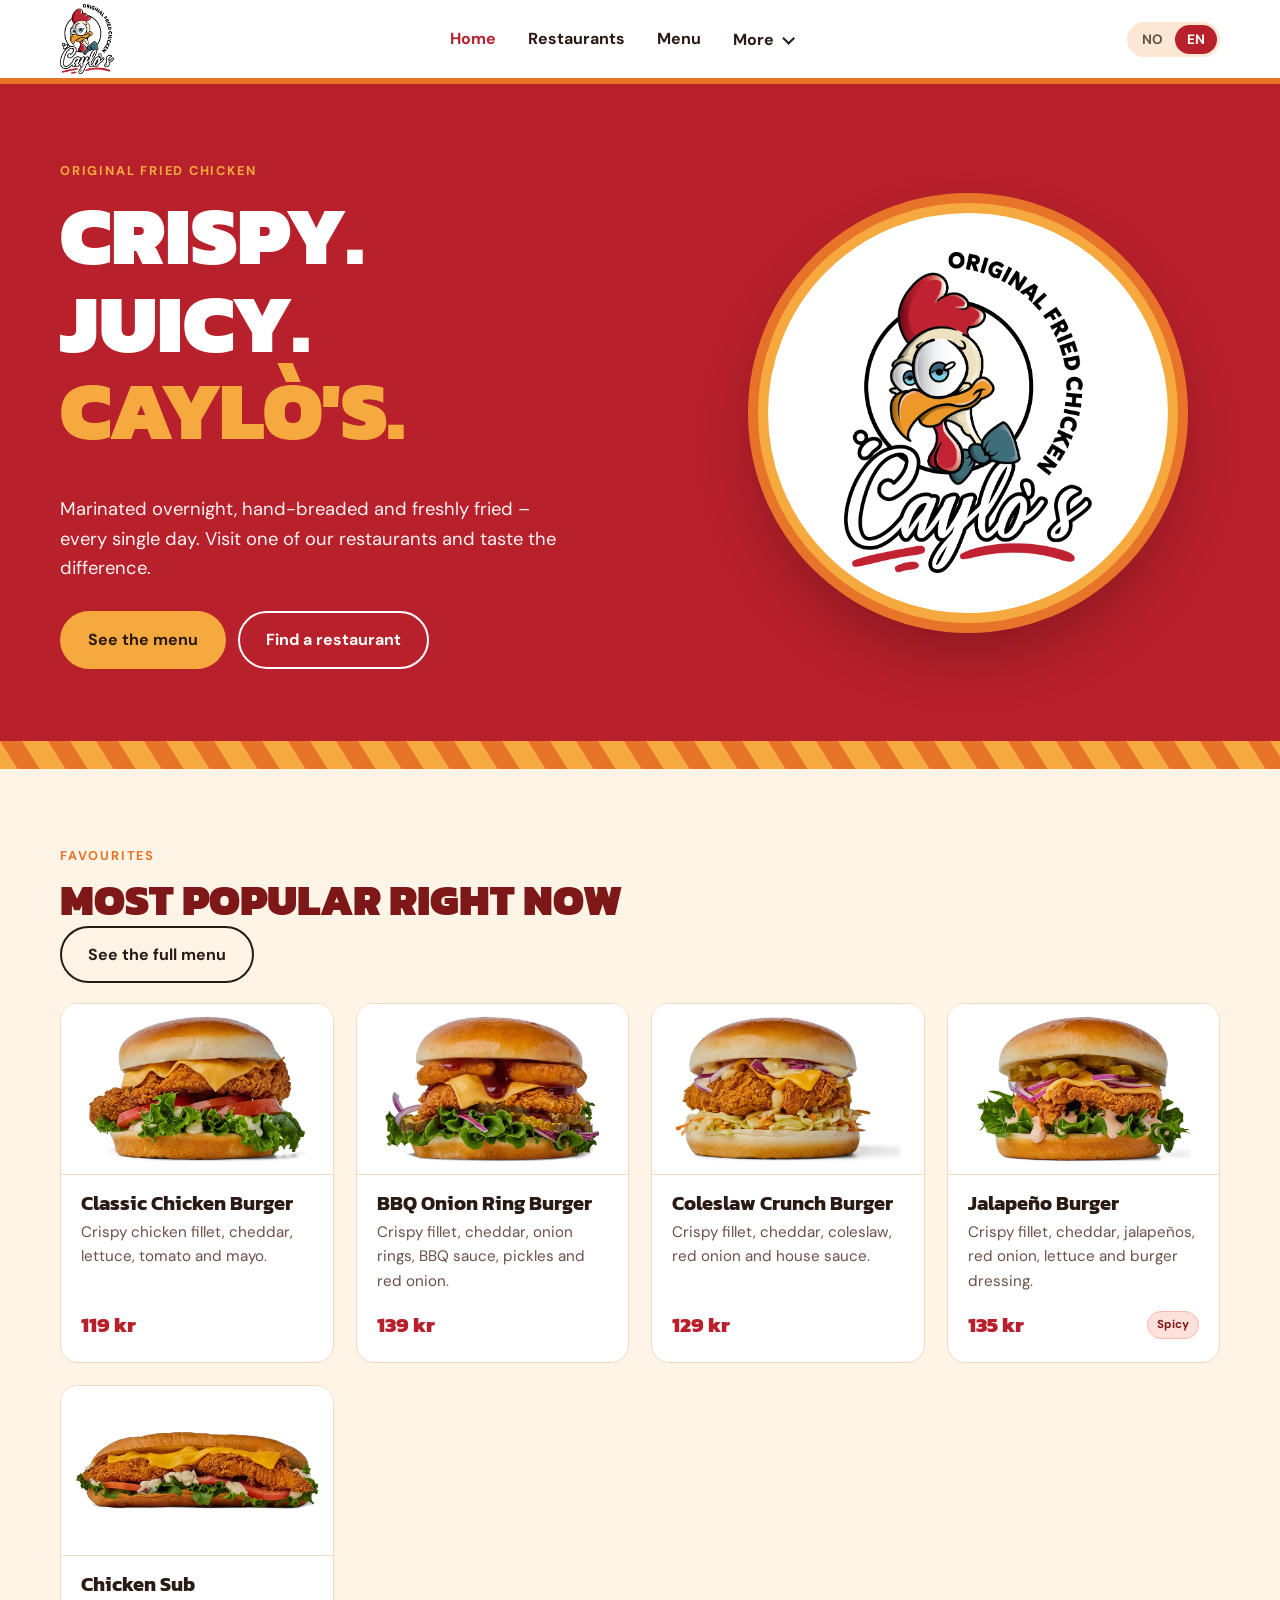
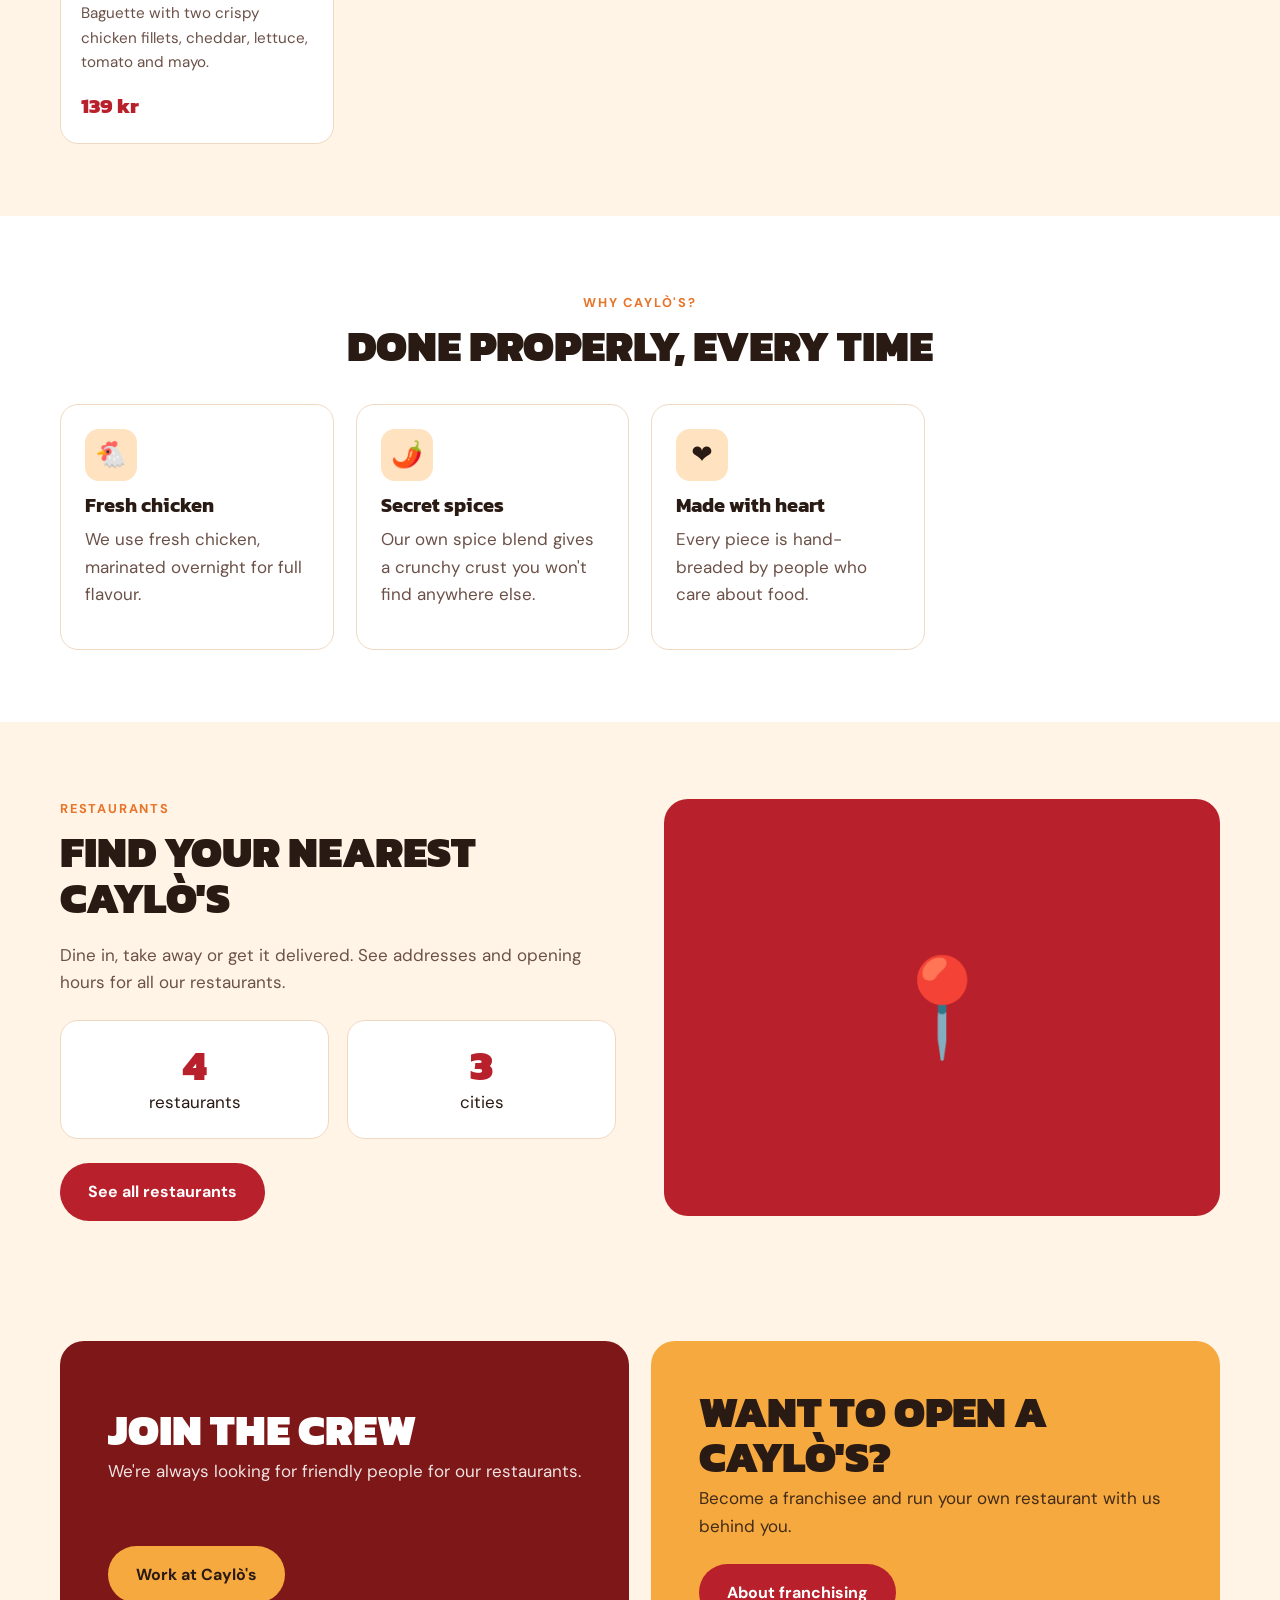
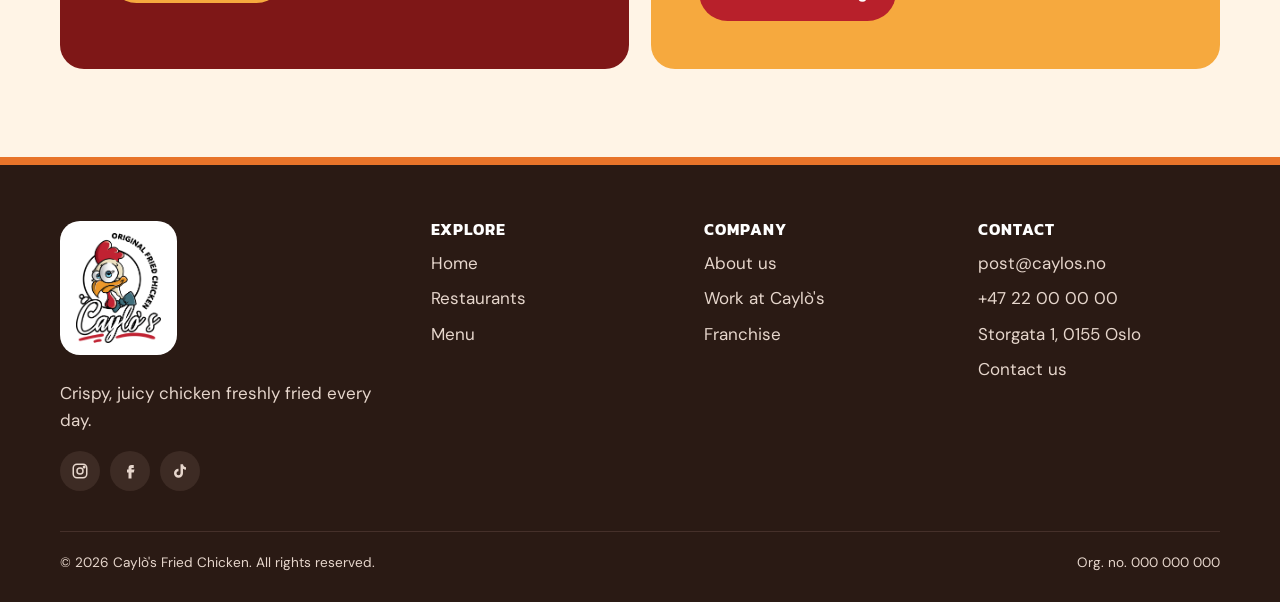
==== index.html @ f3b2ada8 "Menu sidebar: picture per category, taller rows, always stays in place Light sidebar with a dish pho" ====
<!doctype html>
<html lang="nb">
<head>
  <meta charset="utf-8">
  <meta name="viewport" content="width=device-width, initial-scale=1">
  <title>Caylò's Fried Chicken</title>
  <meta name="description" content="Caylò's Fried Chicken – sprø, saftig kylling stekt fersk hver dag.">
  <meta name="theme-color" content="#b8202b">
  <link rel="icon" href="assets/img/favicon.png" type="image/png">
  <link rel="apple-touch-icon" href="assets/img/favicon.png">
  <link rel="preconnect" href="https://fonts.googleapis.com">
  <link rel="preconnect" href="https://fonts.gstatic.com" crossorigin>
  <link href="https://fonts.googleapis.com/css2?family=Kanit:wght@500;700;800;900&family=DM+Sans:wght@400;500;600;700&display=swap" rel="stylesheet">
  <link rel="stylesheet" href="assets/css/style.css?v=5">
</head>
<body data-page="home" data-title="home.title">
  <header id="site-header" class="site-header"></header>
  <main>
    <section class="hero">
      <div class="container hero-inner">
        <div>
          <span class="eyebrow" data-i18n="home.hero.eyebrow"></span>
          <h1 data-i18n-html="home.hero.title"></h1>
          <p data-i18n="home.hero.text"></p>
          <div class="hero-actions">
            <a class="btn btn-gold" href="menu.html" data-i18n="home.hero.menu"></a>
            <a class="btn btn-light" href="restaurants.html" data-i18n="home.hero.find"></a>
          </div>
        </div>
        <div class="hero-disc"><img src="assets/img/logo.png" alt="Caylò's Original Fried Chicken"></div>
      </div>
    </section>

    <section class="section">
      <div class="container">
        <div class="menu-cat-head" style="justify-content:space-between">
          <div>
            <span class="eyebrow" data-i18n="home.featured.eyebrow"></span>
            <h2 data-i18n="home.featured.title"></h2>
          </div>
          <a class="btn btn-outline" href="menu.html" data-i18n="home.featured.all"></a>
        </div>
        <div class="grid grid-3" id="featured"></div>
      </div>
    </section>

    <section class="section" style="background:var(--paper)">
      <div class="container">
        <div class="center" style="margin-bottom:36px">
          <span class="eyebrow" data-i18n="home.why.eyebrow"></span>
          <h2 data-i18n="home.why.title"></h2>
        </div>
        <div class="grid grid-3">
          <div class="card"><div class="feature-icon">🐔</div><h3 data-i18n="home.why.1.title"></h3><p class="muted" data-i18n="home.why.1.text"></p></div>
          <div class="card"><div class="feature-icon">🌶️</div><h3 data-i18n="home.why.2.title"></h3><p class="muted" data-i18n="home.why.2.text"></p></div>
          <div class="card"><div class="feature-icon">❤️</div><h3 data-i18n="home.why.3.title"></h3><p class="muted" data-i18n="home.why.3.text"></p></div>
        </div>
      </div>
    </section>

    <section class="section">
      <div class="container split">
        <div>
          <span class="eyebrow" data-i18n="home.restos.eyebrow"></span>
          <h2 data-i18n="home.restos.title"></h2>
          <p class="muted" data-i18n="home.restos.text"></p>
          <div class="stats" style="margin:24px 0">
            <div class="stat"><strong id="stat-restos"></strong><span data-i18n="home.restos.count"></span></div>
            <div class="stat"><strong id="stat-cities"></strong><span data-i18n="home.restos.cities"></span></div>
          </div>
          <a class="btn btn-primary" href="restaurants.html" data-i18n="home.restos.btn"></a>
        </div>
        <div class="art-box red" aria-hidden="true">📍</div>
      </div>
    </section>

    <section class="section-tight">
      <div class="container grid grid-2">
        <div class="band">
          <div><h2 data-i18n="home.jobs.title"></h2><p data-i18n="home.jobs.text"></p></div>
          <a class="btn btn-gold" href="jobs.html" data-i18n="home.jobs.btn"></a>
        </div>
        <div class="band gold">
          <div><h2 data-i18n="home.franchise.title"></h2><p data-i18n="home.franchise.text"></p></div>
          <a class="btn btn-primary" href="franchise.html" data-i18n="home.franchise.btn"></a>
        </div>
      </div>
    </section>
  </main>
  <footer id="site-footer" class="site-footer"></footer>
  <script src="assets/js/data.js?v=5"></script>
  <script src="assets/js/i18n.js?v=5"></script>
  <script src="assets/js/main.js?v=5"></script>
</body>
</html>
---- assets/css/style.css ----
/* Caylò's Original Fried Chicken — main stylesheet */

:root {
  --red: #b8202b;
  --red-dark: #7e1717;
  --orange: #e8742a;
  --orange-light: #f6a93e;
  --peach: #ffe2bf;
  --ink: #2a1a14;
  --ink-soft: #6b5148;
  --cream: #fff4e6;
  --paper: #ffffff;
  --line: #f0d9c2;
  --radius: 18px;
  --shadow: 0 10px 30px rgba(42, 26, 20, 0.08);
  --max: 1200px;
  --header-h: 84px;
  --head: "Kanit", "Arial Black", system-ui, sans-serif;
  --body: "DM Sans", system-ui, -apple-system, "Segoe UI", sans-serif;
  /* Orange zigzag stripes from the Caylò's box */
  --chevron: url("data:image/svg+xml,%3Csvg xmlns='http://www.w3.org/2000/svg' width='96' height='140'%3E%3Cpolygon points='0,0 44,0 88,70 44,140 0,140 44,70' fill='%23E8742A'/%3E%3C/svg%3E");
}
@media (max-width: 900px) { :root { --header-h: 68px; } }

* { box-sizing: border-box; }
html { scroll-behavior: smooth; }
body {
  margin: 0;
  font-family: var(--body);
  font-size: 17px;
  line-height: 1.6;
  color: var(--ink);
  background: var(--cream);
  -webkit-font-smoothing: antialiased;
}
img { max-width: 100%; height: auto; display: block; }
a { color: var(--red); }
h1, h2, h3, h4 {
  font-family: var(--head);
  line-height: 1.05;
  margin: 0 0 0.5em;
}
h1 { font-size: clamp(2.6rem, 7vw, 5.2rem); font-weight: 900; text-transform: uppercase; }
h2 { font-size: clamp(1.8rem, 4vw, 2.7rem); font-weight: 900; text-transform: uppercase; }
h3 { font-size: 1.25rem; font-weight: 700; }
p { margin: 0 0 1em; }

.container { width: 100%; max-width: var(--max); margin: 0 auto; padding: 0 20px; }
.section { padding: 72px 0; }
.section-tight { padding: 48px 0; }
.center { text-align: center; }
.muted { color: var(--ink-soft); }
.eyebrow {
  display: inline-block;
  font-weight: 700;
  font-size: 0.8rem;
  letter-spacing: 0.14em;
  text-transform: uppercase;
  color: var(--orange);
  margin-bottom: 10px;
}

.chev { background-color: var(--orange-light); background-image: var(--chevron); background-size: 96px 140px; }

/* ---------- Buttons ---------- */
.btn {
  display: inline-flex;
  align-items: center;
  gap: 8px;
  padding: 14px 26px;
  border-radius: 999px;
  border: 2px solid transparent;
  font-family: var(--body);
  font-weight: 700;
  font-size: 1rem;
  text-decoration: none;
  cursor: pointer;
  transition: transform 0.15s ease, background 0.15s ease, color 0.15s ease;
}
.btn:hover { transform: translateY(-2px); }
.btn-primary { background: var(--red); color: #fff; }
.btn-primary:hover { background: var(--red-dark); }
.btn-gold { background: var(--orange-light); color: var(--ink); }
.btn-gold:hover { background: #ffb954; }
.btn-outline { border-color: currentColor; color: var(--ink); background: transparent; }
.btn-light { border-color: #fff; color: #fff; background: transparent; }

/* ---------- Header ---------- */
.site-header {
  position: sticky;
  top: 0;
  z-index: 50;
  background: var(--paper);
  border-bottom: 6px solid var(--orange);
}
.nav {
  display: flex;
  align-items: center;
  justify-content: space-between;
  height: calc(var(--header-h) - 6px);
  gap: 16px;
}
.logo { display: flex; align-items: center; text-decoration: none; flex-shrink: 0; }
.logo img { height: calc(var(--header-h) - 14px); width: auto; }

.nav-links {
  display: flex;
  align-items: center;
  gap: 4px;
  list-style: none;
  margin: 0;
  padding: 0;
}
.nav-links > li { position: relative; }
.nav-links a,
.nav-links .dropdown-toggle {
  display: block;
  padding: 10px 14px;
  border-radius: 10px;
  color: var(--ink);
  text-decoration: none;
  font-weight: 700;
  font-size: 1rem;
  background: none;
  border: none;
  font-family: var(--body);
  cursor: pointer;
}
.nav-links a:hover,
.nav-links .dropdown-toggle:hover { background: var(--cream); }
.nav-links a.active,
.nav-links .dropdown-toggle.active { color: var(--red); }
.dropdown-toggle::after {
  content: "";
  display: inline-block;
  width: 7px;
  height: 7px;
  margin-left: 8px;
  border-right: 2px solid currentColor;
  border-bottom: 2px solid currentColor;
  transform: rotate(45deg) translateY(-3px);
}
.dropdown {
  position: absolute;
  top: calc(100% + 6px);
  right: 0;
  min-width: 220px;
  background: var(--paper);
  border: 1px solid var(--line);
  border-radius: 14px;
  box-shadow: var(--shadow);
  padding: 8px;
  list-style: none;
  margin: 0;
  display: none;
}
.has-dropdown.open .dropdown { display: block; }

.nav-right { display: flex; align-items: center; gap: 10px; }
.lang-switch {
  display: flex;
  background: #fbe7d3;
  border-radius: 999px;
  padding: 3px;
}
.lang-switch button {
  border: none;
  background: transparent;
  padding: 6px 12px;
  border-radius: 999px;
  font-weight: 700;
  font-size: 0.85rem;
  cursor: pointer;
  color: var(--ink-soft);
  font-family: var(--body);
}
.lang-switch button.active { background: var(--red); color: #fff; }

.menu-btn {
  display: none;
  width: 44px;
  height: 44px;
  border: 1px solid var(--line);
  background: var(--paper);
  border-radius: 12px;
  cursor: pointer;
  align-items: center;
  justify-content: center;
}
.menu-btn span,
.menu-btn span::before,
.menu-btn span::after {
  display: block;
  width: 20px;
  height: 2px;
  background: var(--ink);
  position: relative;
  content: "";
}
.menu-btn span::before { position: absolute; top: -6px; }
.menu-btn span::after { position: absolute; top: 6px; }

@media (max-width: 900px) {
  .menu-btn { display: inline-flex; }
  .nav-links {
    position: fixed;
    top: var(--header-h);
    left: 0;
    right: 0;
    bottom: 0;
    flex-direction: column;
    align-items: stretch;
    background: var(--paper);
    padding: 16px 20px 40px;
    gap: 2px;
    overflow-y: auto;
    display: none;
  }
  .nav-open .nav-links { display: flex; }
  .nav-links a,
  .nav-links .dropdown-toggle {
    font-size: 1.15rem;
    padding: 14px 12px;
    width: 100%;
    text-align: left;
  }
  .dropdown {
    position: static;
    box-shadow: none;
    border: none;
    padding: 0 0 0 14px;
    display: block;
  }
  .dropdown-toggle::after { display: none; }
  .dropdown-toggle { color: var(--ink-soft) !important; font-size: 0.85rem !important; text-transform: uppercase; letter-spacing: 0.1em; pointer-events: none; }
}

/* ---------- Hero ---------- */
.hero,
.page-hero {
  position: relative;
  background: var(--red);
  color: #fff;
  overflow: hidden;
}
/* Zigzag stripe band along the bottom */
.hero::after,
.page-hero::after {
  content: "";
  position: absolute;
  left: 0;
  right: 0;
  bottom: 0;
  height: 28px;
  background-color: var(--orange-light);
  background-image: var(--chevron);
  background-size: 48px 70px;
}
.hero-inner {
  display: grid;
  grid-template-columns: 1.1fr 0.9fr;
  align-items: center;
  gap: 40px;
  padding: 72px 20px 100px;
}
.hero .eyebrow { color: var(--orange-light); }
.hero h1 span { color: var(--orange-light); }
.hero p { font-size: 1.15rem; max-width: 520px; opacity: 0.95; }
.hero-actions { display: flex; flex-wrap: wrap; gap: 12px; margin-top: 28px; }
.hero-disc {
  justify-self: center;
  width: min(100%, 420px);
  aspect-ratio: 1;
  border-radius: 50%;
  background: #fff;
  border: 10px solid var(--orange-light);
  box-shadow: 0 0 0 10px var(--orange), 0 30px 60px rgba(0, 0, 0, 0.25);
  display: grid;
  place-items: center;
}
.hero-disc img { width: 62%; height: auto; }
@media (max-width: 820px) {
  .hero-inner { grid-template-columns: 1fr; padding: 36px 20px 76px; gap: 28px; }
  .hero-disc { width: min(62%, 240px); order: -1; border-width: 7px; box-shadow: 0 0 0 7px var(--orange), 0 20px 40px rgba(0, 0, 0, 0.25); }
}

.page-hero { padding: 64px 0 92px; }
.page-hero .eyebrow { color: var(--orange-light); }
.page-hero p { max-width: 640px; opacity: 0.9; font-size: 1.1rem; margin: 0; }

/* ---------- Cards & grids ---------- */
.grid { display: grid; gap: 22px; }
.grid-3 { grid-template-columns: repeat(auto-fill, minmax(260px, 1fr)); }
.grid-2 { grid-template-columns: repeat(auto-fit, minmax(300px, 1fr)); }

.card {
  background: var(--paper);
  border: 1px solid var(--line);
  border-radius: var(--radius);
  padding: 24px;
}
.feature-icon {
  width: 52px;
  height: 52px;
  border-radius: 14px;
  background: var(--peach);
  display: grid;
  place-items: center;
  margin-bottom: 14px;
  font-size: 1.6rem;
}

/* Menu item card */
.item {
  background: var(--paper);
  border: 1px solid var(--line);
  border-radius: var(--radius);
  overflow: hidden;
  display: flex;
  flex-direction: column;
}
.item-img {
  aspect-ratio: 16 / 10;
  background: var(--peach);
  display: grid;
  place-items: center;
  font-size: 3.6rem;
  position: relative;
}
.item-img img { width: 100%; height: 100%; object-fit: contain; }
.item-img.has-photo { background: #fff; border-bottom: 1px solid var(--line); }
.item-body { padding: 18px 20px 20px; display: flex; flex-direction: column; flex: 1; }
.item-body h3 { margin-bottom: 6px; }
.item-body p { color: var(--ink-soft); font-size: 0.95rem; flex: 1; }
.item-foot { display: flex; justify-content: space-between; align-items: center; gap: 10px; }
.price { font-family: var(--head); font-weight: 800; font-size: 1.3rem; color: var(--red); }
.tags { display: flex; gap: 6px; flex-wrap: wrap; }
.tag {
  font-size: 0.72rem;
  font-weight: 700;
  padding: 4px 9px;
  border-radius: 999px;
  background: var(--cream);
  border: 1px solid var(--line);
  white-space: nowrap;
}
.tag-spicy { background: #ffe1dc; border-color: #f6b9ae; color: var(--red-dark); }
.tag-new { background: var(--red); border-color: var(--red); color: #fff; }
.tag-veg { background: #e2f3df; border-color: #b9dcb2; color: #2f6b26; }

/* ---------- Menu page: sidebar ---------- */
.menu-layout {
  display: grid;
  grid-template-columns: 260px minmax(0, 1fr);
  gap: 40px;
  align-items: start;
}
.menu-layout > * { min-width: 0; }
.menu-side {
  position: sticky;
  top: calc(var(--header-h) + 20px);
  /* Never taller than the window, so it always stays in place */
  max-height: calc(100vh - var(--header-h) - 40px);
  overflow-y: auto;
  overscroll-behavior: contain;
  background: var(--paper);
  border: 1px solid var(--line);
  border-radius: var(--radius);
  padding: 8px 0;
  scrollbar-width: thin;
}
.menu-side-title {
  font-size: 0.78rem;
  font-weight: 700;
  letter-spacing: 0.14em;
  text-transform: uppercase;
  color: var(--ink-soft);
  padding: 10px 20px 6px;
}
.menu-side nav { display: flex; flex-direction: column; }
.side-link {
  display: flex;
  align-items: center;
  gap: 14px;
  min-height: 86px;
  padding: 8px 16px 8px 14px;
  border-left: 5px solid transparent;
  color: var(--ink);
  text-decoration: none;
  font-weight: 600;
  font-size: 1.05rem;
  line-height: 1.25;
}
.side-thumb {
  width: 76px;
  height: 58px;
  flex-shrink: 0;
  display: grid;
  place-items: center;
  font-size: 2.2rem;
}
.side-thumb img { width: 100%; height: 100%; object-fit: contain; mix-blend-mode: multiply; }
.side-link:hover { background: var(--cream); }
.side-link.active { border-left-color: var(--red); background: #fff1e2; color: var(--red-dark); font-weight: 800; }

.menu-cat { padding-bottom: 44px; scroll-margin-top: calc(var(--header-h) + 20px); }
.menu-cat-head { margin-bottom: 20px; }
.menu-cat-head h2 { margin: 0 0 4px; color: var(--red-dark); }
.menu-cat-head p { margin: 0; color: var(--ink-soft); }

@media (max-width: 900px) {
  .menu-layout { grid-template-columns: minmax(0, 1fr); gap: 24px; }
  .menu-side {
    top: var(--header-h);
    z-index: 20;
    max-height: none;
    overflow: visible;
    margin: 0 -20px;
    border-radius: 0;
    border-width: 0 0 1px;
    padding: 6px 8px;
  }
  .menu-side-title { display: none; }
  .menu-side nav {
    flex-direction: row;
    overflow-x: auto;
    gap: 4px;
    scrollbar-width: none;
  }
  .menu-side nav::-webkit-scrollbar { display: none; }
  .side-link {
    flex-direction: column;
    gap: 2px;
    min-height: 0;
    min-width: 84px;
    padding: 6px 8px 6px;
    border-left: 0;
    border-bottom: 4px solid transparent;
    border-radius: 10px 10px 0 0;
    font-size: 0.8rem;
    text-align: center;
    white-space: nowrap;
  }
  .side-link.active { border-bottom-color: var(--red); }
  .side-thumb { width: 56px; height: 40px; font-size: 1.6rem; }
  .menu-cat { scroll-margin-top: calc(var(--header-h) + 100px); }
}

/* ---------- Restaurants page ---------- */
.toolbar {
  display: flex;
  gap: 12px;
  flex-wrap: wrap;
  align-items: center;
  margin-bottom: 26px;
}
.input,
.select,
textarea.input {
  width: 100%;
  padding: 13px 16px;
  border: 1px solid var(--line);
  border-radius: 12px;
  font-family: var(--body);
  font-size: 1rem;
  background: var(--paper);
  color: var(--ink);
}
.input:focus, .select:focus { outline: 2px solid var(--orange-light); border-color: var(--orange-light); }
.toolbar .input { flex: 1 1 260px; width: auto; }
.toolbar .select { flex: 0 1 220px; width: auto; }

.resto {
  background: var(--paper);
  border: 1px solid var(--line);
  border-radius: var(--radius);
  padding: 24px;
  display: flex;
  flex-direction: column;
  gap: 12px;
}
.resto-head { display: flex; justify-content: space-between; align-items: flex-start; gap: 10px; }
.resto-head h3 { margin: 0; }
.resto-city { font-size: 0.8rem; font-weight: 700; text-transform: uppercase; letter-spacing: 0.1em; color: var(--orange); }
.status { font-size: 0.75rem; font-weight: 700; padding: 4px 10px; border-radius: 999px; white-space: nowrap; }
.status-open { background: #e2f3df; color: #2f6b26; }
.status-closed { background: #f1e9e7; color: var(--ink-soft); }
.status-soon { background: var(--peach); color: var(--ink); }
.resto-line { display: flex; gap: 10px; color: var(--ink-soft); font-size: 0.95rem; }
.resto-line svg { flex-shrink: 0; margin-top: 4px; }
.resto-line a { color: inherit; }
.resto-actions { display: flex; gap: 10px; flex-wrap: wrap; margin-top: auto; padding-top: 6px; }
.resto-actions .btn { padding: 10px 18px; font-size: 0.9rem; }
.hours { width: 100%; font-size: 0.9rem; border-collapse: collapse; }
.hours td { padding: 2px 0; color: var(--ink-soft); }
.hours td:last-child { text-align: right; }
.hours tr.today td { color: var(--ink); font-weight: 700; }
details.hours-box summary { cursor: pointer; font-weight: 700; font-size: 0.92rem; }
details.hours-box[open] summary { margin-bottom: 6px; }
.empty { text-align: center; padding: 48px 20px; color: var(--ink-soft); }

/* ---------- Split / content ---------- */
.split { display: grid; grid-template-columns: 1fr 1fr; gap: 48px; align-items: center; }
@media (max-width: 820px) { .split { grid-template-columns: 1fr; gap: 28px; } }
.art-box {
  aspect-ratio: 4 / 3;
  border-radius: 24px;
  background-color: var(--orange-light);
  background-image: var(--chevron);
  background-size: 96px 140px;
  display: grid;
  place-items: center;
  font-size: 6rem;
}
.art-box.red { background: var(--red); }
.art-box .logo-disc {
  width: 62%;
  aspect-ratio: 1;
  border-radius: 50%;
  background: #fff;
  display: grid;
  place-items: center;
  box-shadow: 0 20px 40px rgba(0, 0, 0, 0.2);
}
.art-box .logo-disc img { width: 64%; }

.stats { display: grid; grid-template-columns: repeat(auto-fit, minmax(160px, 1fr)); gap: 18px; }
.stat { text-align: center; padding: 22px; background: var(--paper); border: 1px solid var(--line); border-radius: var(--radius); }
.stat strong { display: block; font-family: var(--head); font-weight: 900; font-size: 2.6rem; color: var(--red); line-height: 1.1; }

.band { background: var(--red-dark); color: #fff; border-radius: 24px; padding: 48px; display: flex; gap: 24px; align-items: center; justify-content: space-between; flex-wrap: wrap; }
.band h2 { margin: 0 0 6px; }
.band p { margin: 0; opacity: 0.88; }
.band.gold { background: var(--orange-light); color: var(--ink); }
@media (max-width: 600px) { .band { padding: 32px 24px; } }

.steps { counter-reset: step; display: grid; gap: 16px; grid-template-columns: repeat(auto-fit, minmax(220px, 1fr)); }
.step { background: var(--paper); border: 1px solid var(--line); border-radius: var(--radius); padding: 24px; position: relative; }
.step::before {
  counter-increment: step;
  content: counter(step);
  display: grid;
  place-items: center;
  width: 38px;
  height: 38px;
  border-radius: 50%;
  background: var(--red);
  color: #fff;
  font-family: var(--head);
  font-weight: 800;
  margin-bottom: 12px;
}

.job { display: flex; justify-content: space-between; align-items: center; gap: 16px; flex-wrap: wrap; }
.job h3 { margin-bottom: 4px; }
.job .meta { color: var(--ink-soft); font-size: 0.92rem; }

/* ---------- Forms ---------- */
.form { display: grid; gap: 16px; }
.form-row { display: grid; grid-template-columns: 1fr 1fr; gap: 16px; }
@media (max-width: 600px) { .form-row { grid-template-columns: 1fr; } }
.form label { display: block; font-weight: 700; font-size: 0.9rem; margin-bottom: 6px; }
textarea.input { min-height: 140px; resize: vertical; }
.form-note { font-size: 0.85rem; color: var(--ink-soft); }
.form-success {
  display: none;
  background: #e2f3df;
  color: #2f6b26;
  padding: 14px 16px;
  border-radius: 12px;
  font-weight: 600;
}
.form-success.show { display: block; }

.contact-list { list-style: none; padding: 0; margin: 0; display: grid; gap: 18px; }
.contact-list li { display: flex; gap: 14px; align-items: flex-start; }
.contact-list .feature-icon { margin: 0; flex-shrink: 0; width: 46px; height: 46px; font-size: 1.3rem; }
.contact-list strong { display: block; }

.faq details { background: var(--paper); border: 1px solid var(--line); border-radius: 14px; padding: 16px 20px; margin-bottom: 10px; }
.faq summary { font-weight: 700; cursor: pointer; }
.faq details p { margin: 10px 0 0; color: var(--ink-soft); }

/* ---------- Footer ---------- */
.site-footer { background: var(--ink); color: #e6d6cc; padding: 56px 0 28px; margin-top: 40px; border-top: 8px solid var(--orange); }
.footer-grid { display: grid; grid-template-columns: 1.4fr 1fr 1fr 1fr; gap: 32px; }
@media (max-width: 820px) { .footer-grid { grid-template-columns: 1fr 1fr; } }
@media (max-width: 480px) { .footer-grid { grid-template-columns: 1fr; } }
.site-footer h4 { color: #fff; font-size: 1rem; margin-bottom: 12px; text-transform: uppercase; letter-spacing: 0.06em; }
.site-footer ul { list-style: none; margin: 0; padding: 0; display: grid; gap: 8px; }
.site-footer a { color: #e6d6cc; text-decoration: none; }
.site-footer a:hover { color: var(--orange-light); }
.footer-logo { display: inline-block; background: #fff; border-radius: 20px; padding: 12px 16px; margin-bottom: 16px; }
.footer-logo img { height: 110px; width: auto; }
.footer-bottom { border-top: 1px solid #45302a; margin-top: 40px; padding-top: 20px; font-size: 0.85rem; display: flex; justify-content: space-between; flex-wrap: wrap; gap: 10px; }
.socials { display: flex; gap: 10px; margin-top: 16px; }
.socials a { width: 40px; height: 40px; border-radius: 50%; background: #3d2b24; display: grid; place-items: center; }
.socials a:hover { background: var(--red); color: #fff; }
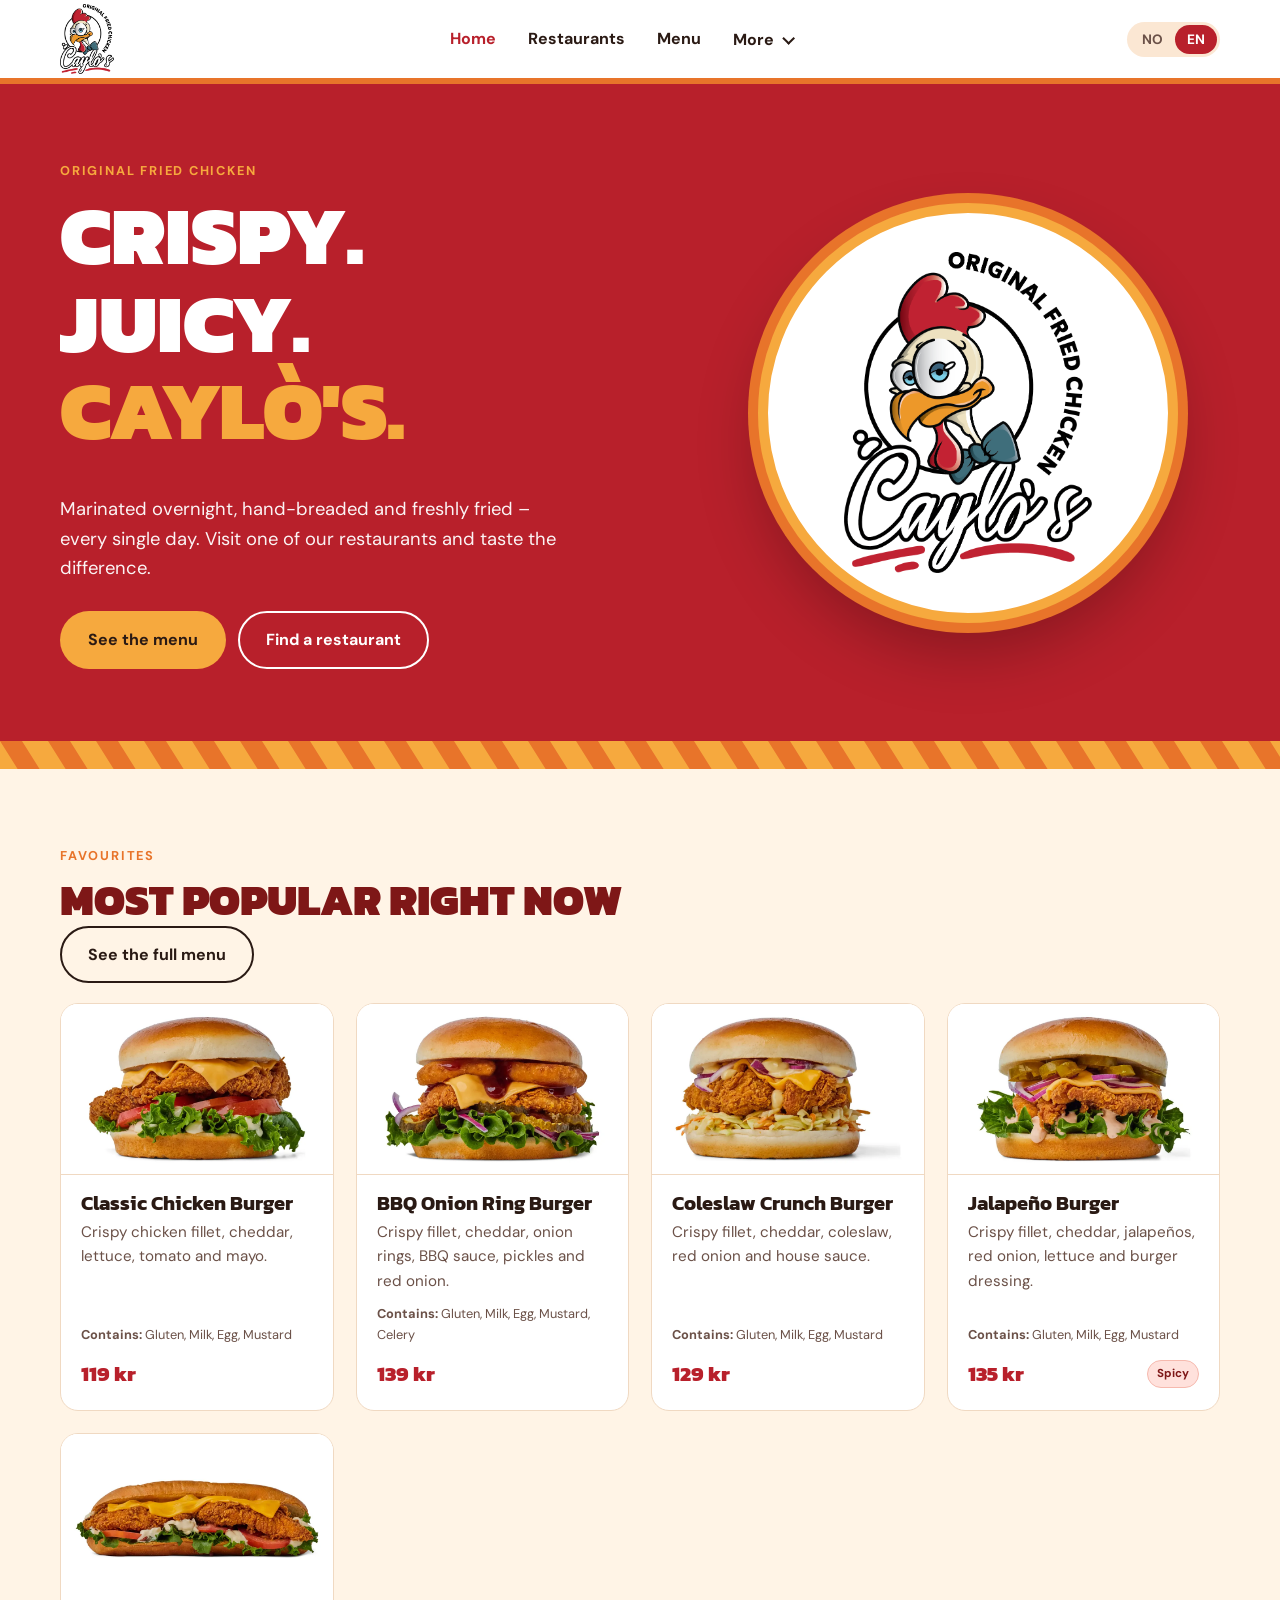
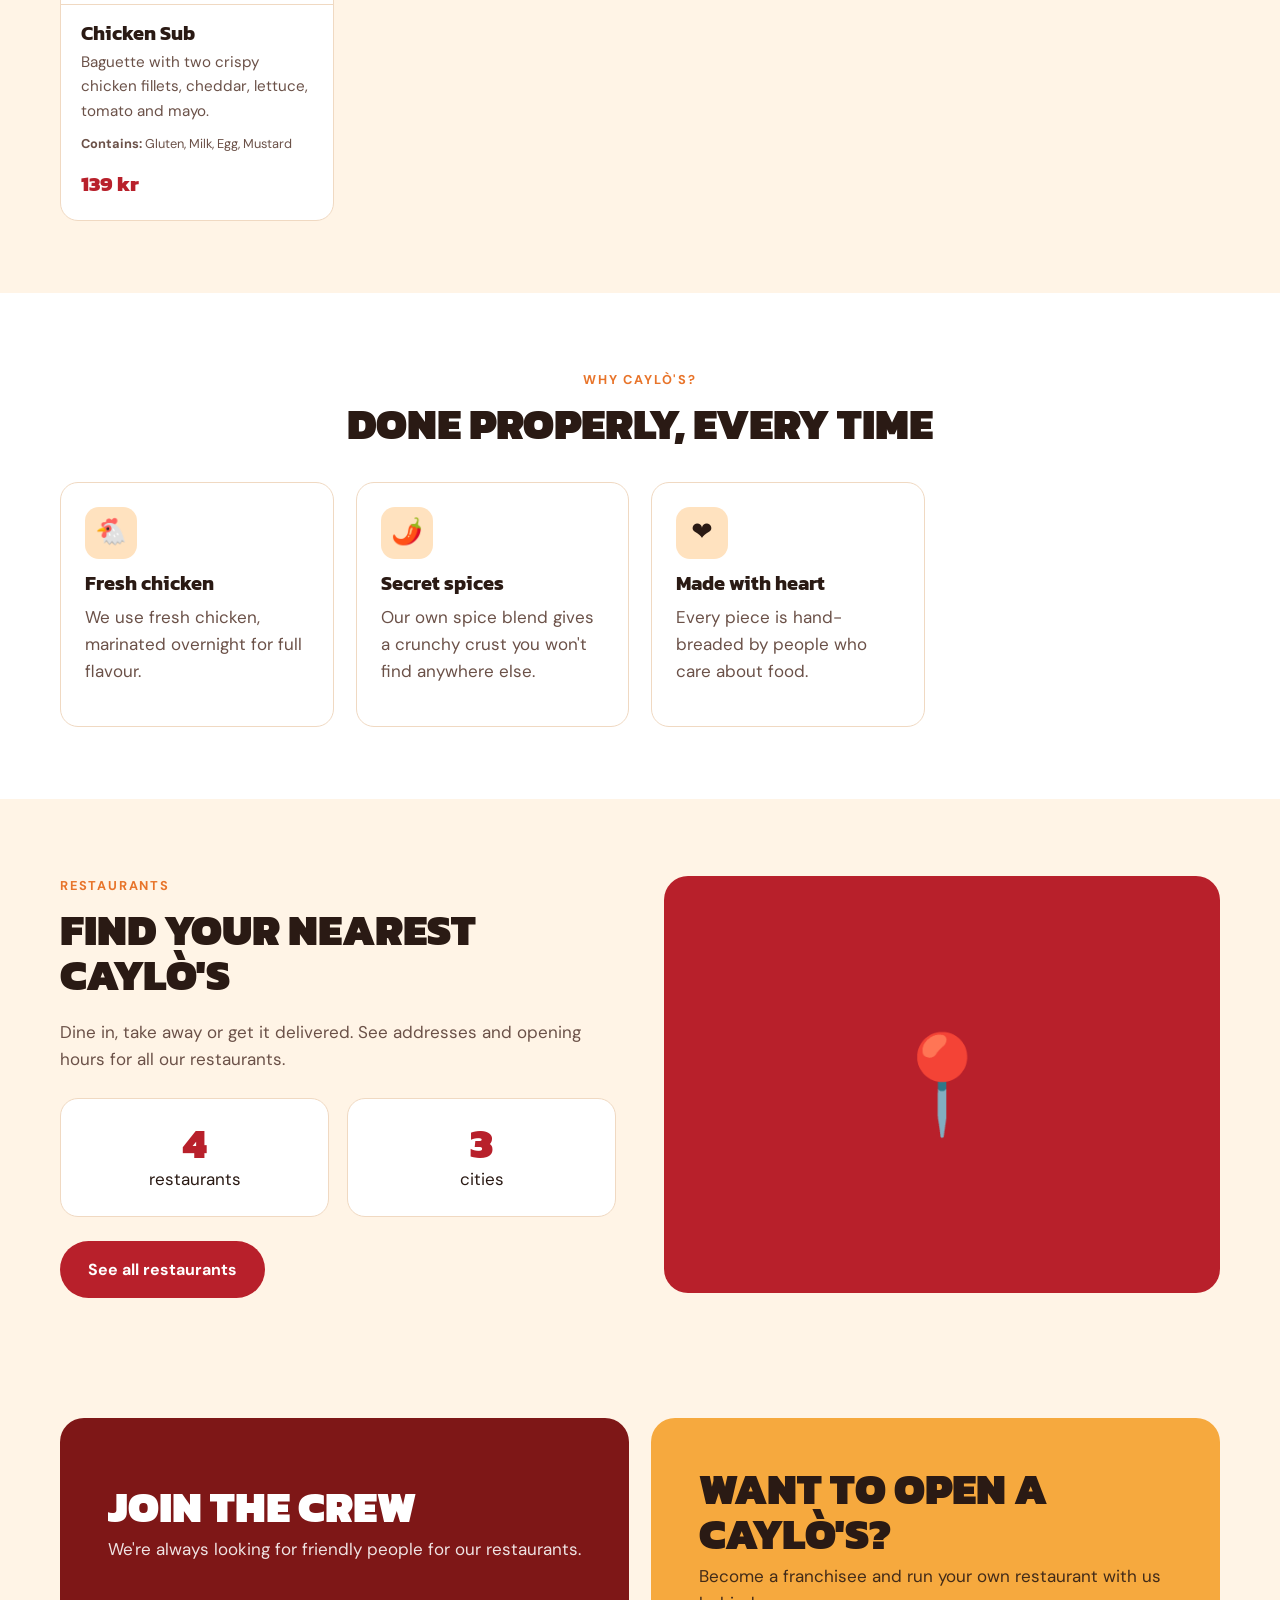
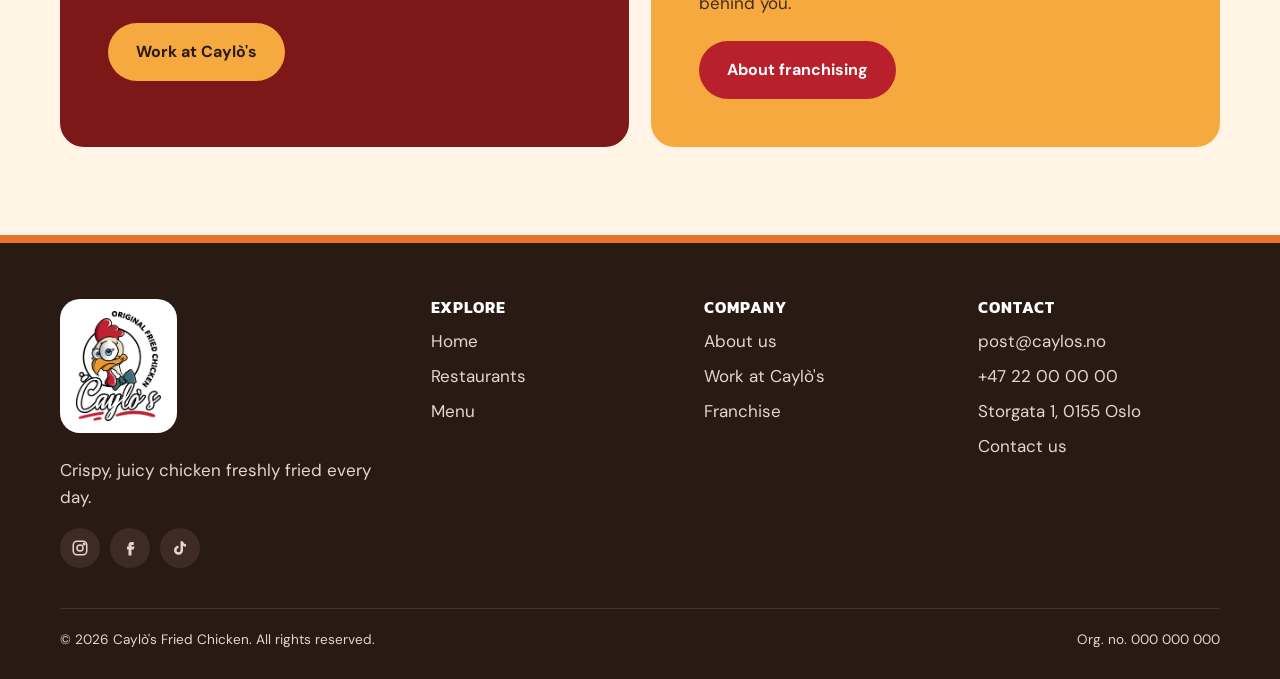
==== commit c3faa8a9: "Menu: red sidebar again, add allergy filter - Category sidebar back to dark red, pictures on white t" ====
--- a/index.html
+++ b/index.html
@@ -11,7 +11,7 @@
   <link rel="preconnect" href="https://fonts.googleapis.com">
   <link rel="preconnect" href="https://fonts.gstatic.com" crossorigin>
   <link href="https://fonts.googleapis.com/css2?family=Kanit:wght@500;700;800;900&family=DM+Sans:wght@400;500;600;700&display=swap" rel="stylesheet">
-  <link rel="stylesheet" href="assets/css/style.css?v=5">
+  <link rel="stylesheet" href="assets/css/style.css?v=6">
 </head>
 <body data-page="home" data-title="home.title">
   <header id="site-header" class="site-header"></header>
@@ -88,8 +88,8 @@
     </section>
   </main>
   <footer id="site-footer" class="site-footer"></footer>
-  <script src="assets/js/data.js?v=5"></script>
-  <script src="assets/js/i18n.js?v=5"></script>
-  <script src="assets/js/main.js?v=5"></script>
+  <script src="assets/js/data.js?v=6"></script>
+  <script src="assets/js/i18n.js?v=6"></script>
+  <script src="assets/js/main.js?v=6"></script>
 </body>
 </html>
--- a/assets/css/style.css
+++ b/assets/css/style.css
@@ -356,25 +356,31 @@
   align-items: start;
 }
 .menu-layout > * { min-width: 0; }
-.menu-side {
+/* The whole left column (categories + allergies) stays in place.
+   It is never taller than the window, so it can't scroll away. */
+.menu-aside {
   position: sticky;
   top: calc(var(--header-h) + 20px);
-  /* Never taller than the window, so it always stays in place */
   max-height: calc(100vh - var(--header-h) - 40px);
   overflow-y: auto;
   overscroll-behavior: contain;
-  background: var(--paper);
-  border: 1px solid var(--line);
+  display: flex;
+  flex-direction: column;
+  gap: 16px;
+  scrollbar-width: thin;
+}
+.menu-side {
+  background: var(--red-dark);
+  color: #fff;
   border-radius: var(--radius);
   padding: 8px 0;
-  scrollbar-width: thin;
 }
 .menu-side-title {
   font-size: 0.78rem;
   font-weight: 700;
   letter-spacing: 0.14em;
   text-transform: uppercase;
-  color: var(--ink-soft);
+  opacity: 0.75;
   padding: 10px 20px 6px;
 }
 .menu-side nav { display: flex; flex-direction: column; }
@@ -382,26 +388,90 @@
   display: flex;
   align-items: center;
   gap: 14px;
-  min-height: 86px;
-  padding: 8px 16px 8px 14px;
+  min-height: 76px;
+  padding: 8px 16px 8px 12px;
   border-left: 5px solid transparent;
-  color: var(--ink);
+  color: #fff;
   text-decoration: none;
-  font-weight: 600;
+  font-weight: 700;
   font-size: 1.05rem;
   line-height: 1.25;
 }
 .side-thumb {
-  width: 76px;
-  height: 58px;
+  width: 72px;
+  height: 54px;
   flex-shrink: 0;
   display: grid;
   place-items: center;
-  font-size: 2.2rem;
-}
-.side-thumb img { width: 100%; height: 100%; object-fit: contain; mix-blend-mode: multiply; }
-.side-link:hover { background: var(--cream); }
-.side-link.active { border-left-color: var(--red); background: #fff1e2; color: var(--red-dark); font-weight: 800; }
+  font-size: 2rem;
+  background: #fff;
+  border-radius: 12px;
+  padding: 3px;
+}
+.side-thumb img { width: 100%; height: 100%; object-fit: contain; }
+.side-link:hover { background: rgba(255, 255, 255, 0.08); }
+.side-link.active { border-left-color: var(--orange-light); background: var(--orange-light); color: var(--ink); }
+
+/* Allergy filter */
+.allergy-box details {
+  background: var(--paper);
+  border: 1px solid var(--line);
+  border-radius: var(--radius);
+  padding: 16px 18px 18px;
+}
+.allergy-box summary {
+  display: flex;
+  align-items: center;
+  justify-content: space-between;
+  gap: 10px;
+  cursor: pointer;
+  list-style: none;
+}
+.allergy-box summary::-webkit-details-marker { display: none; }
+.allergy-box summary::after {
+  content: "";
+  width: 8px;
+  height: 8px;
+  border-right: 2px solid var(--ink);
+  border-bottom: 2px solid var(--ink);
+  transform: rotate(45deg);
+  margin: 0 4px 4px auto;
+  flex-shrink: 0;
+}
+.allergy-box details[open] summary::after { transform: rotate(-135deg); margin-bottom: -4px; }
+.allergy-title { font-family: var(--head); font-weight: 800; font-size: 1.2rem; text-transform: uppercase; color: var(--red-dark); }
+.allergy-count { background: var(--red); color: #fff; font-size: 0.75rem; font-weight: 700; padding: 3px 9px; border-radius: 999px; }
+.allergy-count:empty { display: none; }
+.allergy-hint { font-size: 0.88rem; color: var(--ink-soft); margin: 8px 0 12px; }
+.allergy-list { display: grid; grid-template-columns: 1fr 1fr; gap: 6px; }
+.allergy-chip {
+  display: flex;
+  align-items: center;
+  gap: 8px;
+  padding: 7px 10px;
+  border: 1px solid var(--line);
+  border-radius: 10px;
+  font-size: 0.9rem;
+  font-weight: 600;
+  cursor: pointer;
+  user-select: none;
+}
+.allergy-chip input { width: 17px; height: 17px; margin: 0; accent-color: var(--red); flex-shrink: 0; }
+.allergy-chip:has(input:checked) { background: #ffe1dc; border-color: #f6b9ae; color: var(--red-dark); }
+.allergy-reset {
+  margin-top: 12px;
+  border: none;
+  background: none;
+  color: var(--red);
+  font: 700 0.9rem var(--body);
+  text-decoration: underline;
+  cursor: pointer;
+  padding: 0;
+}
+.allergy-reset[hidden] { display: none; }
+.allergy-note { font-size: 0.78rem; color: var(--ink-soft); margin: 10px 0 0; }
+.item-allergens { font-size: 0.8rem !important; color: var(--ink-soft); margin: -4px 0 12px; flex: 0 !important; }
+.item-allergens strong { font-weight: 700; }
 
 .menu-cat { padding-bottom: 44px; scroll-margin-top: calc(var(--header-h) + 20px); }
 .menu-cat-head { margin-bottom: 20px; }
@@ -410,14 +480,14 @@
 
 @media (max-width: 900px) {
   .menu-layout { grid-template-columns: minmax(0, 1fr); gap: 24px; }
+  /* Phones: categories become a sticky sideways row, allergies a fold-out box */
+  .menu-aside { display: contents; }
   .menu-side {
+    position: sticky;
     top: var(--header-h);
     z-index: 20;
-    max-height: none;
-    overflow: visible;
     margin: 0 -20px;
     border-radius: 0;
-    border-width: 0 0 1px;
     padding: 6px 8px;
   }
   .menu-side-title { display: none; }
@@ -430,19 +500,19 @@
   .menu-side nav::-webkit-scrollbar { display: none; }
   .side-link {
     flex-direction: column;
-    gap: 2px;
+    gap: 4px;
     min-height: 0;
     min-width: 84px;
-    padding: 6px 8px 6px;
+    padding: 6px 8px;
     border-left: 0;
-    border-bottom: 4px solid transparent;
-    border-radius: 10px 10px 0 0;
+    border-radius: 12px;
     font-size: 0.8rem;
     text-align: center;
     white-space: nowrap;
   }
-  .side-link.active { border-bottom-color: var(--red); }
-  .side-thumb { width: 56px; height: 40px; font-size: 1.6rem; }
+  .side-link.active { border-left: 0; }
+  .side-thumb { width: 60px; height: 42px; font-size: 1.5rem; border-radius: 10px; }
+  .allergy-list { grid-template-columns: repeat(auto-fill, minmax(130px, 1fr)); }
   .menu-cat { scroll-margin-top: calc(var(--header-h) + 100px); }
 }
 
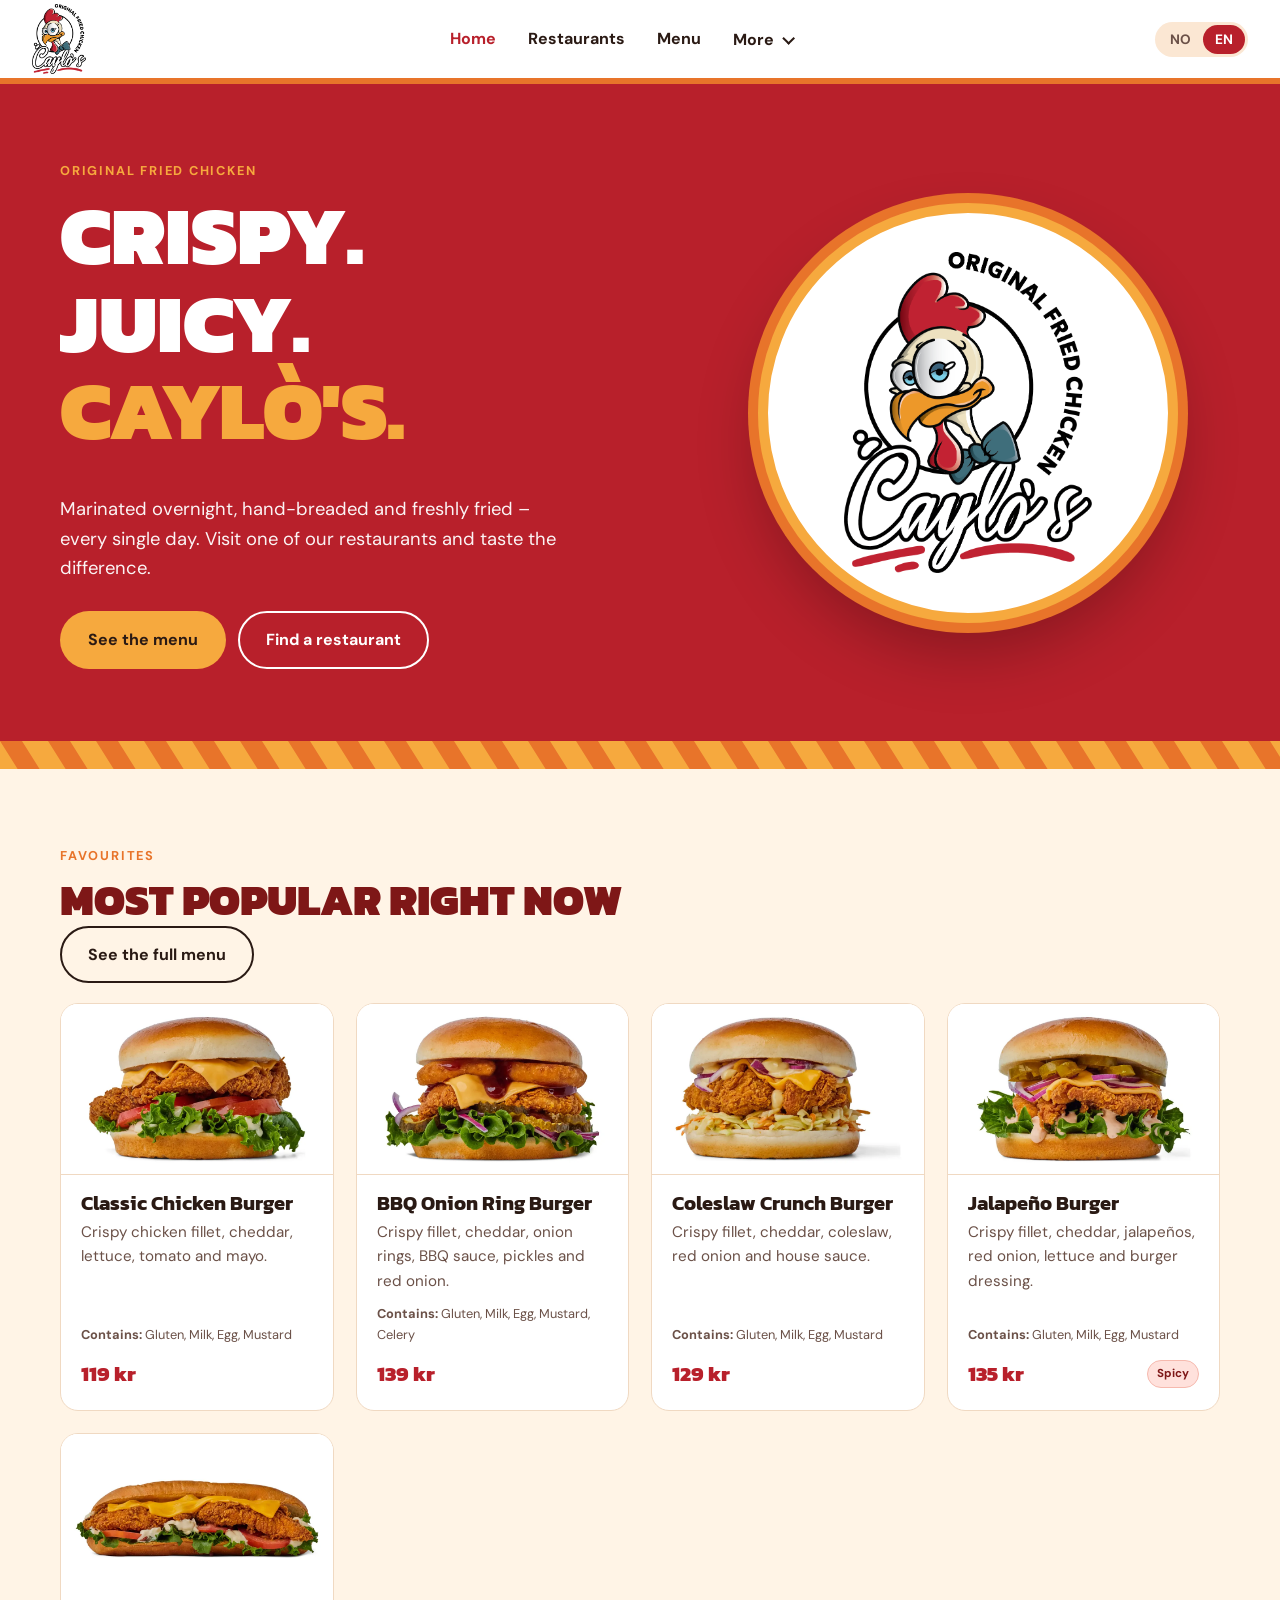
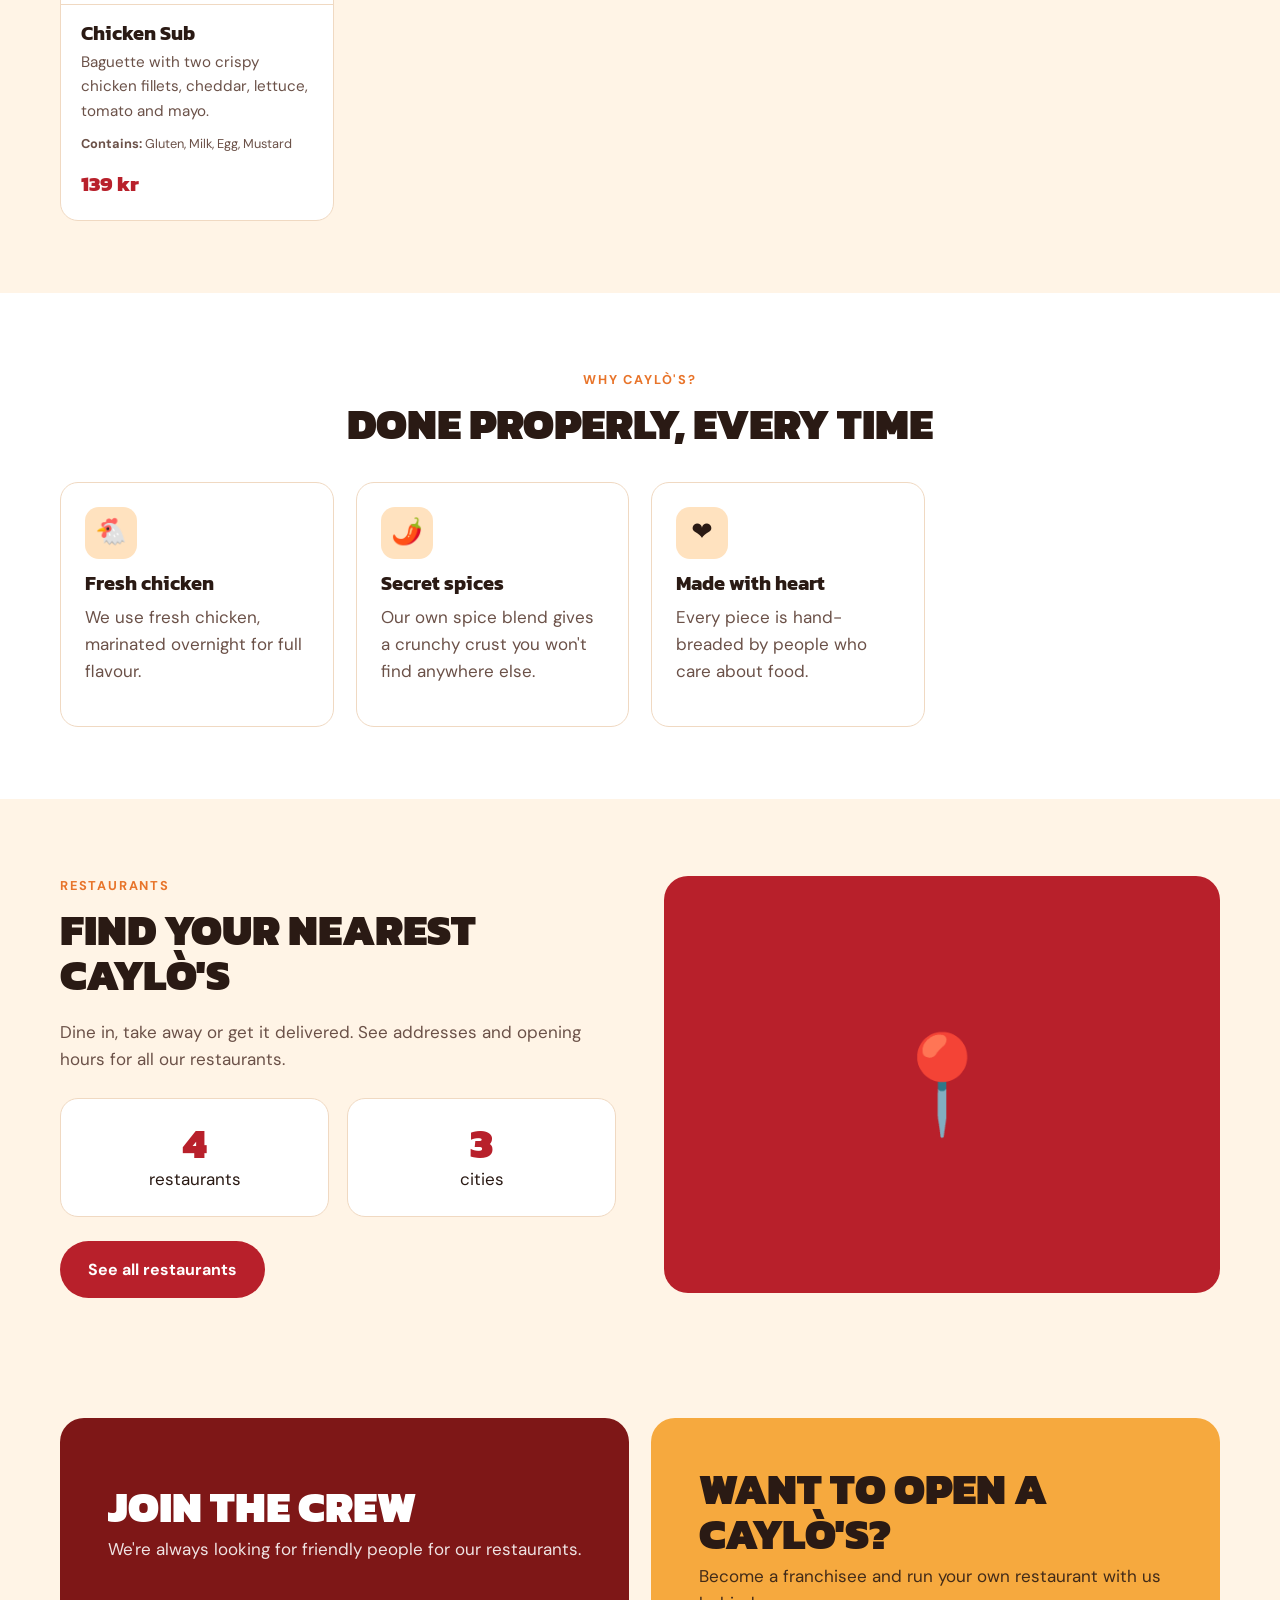
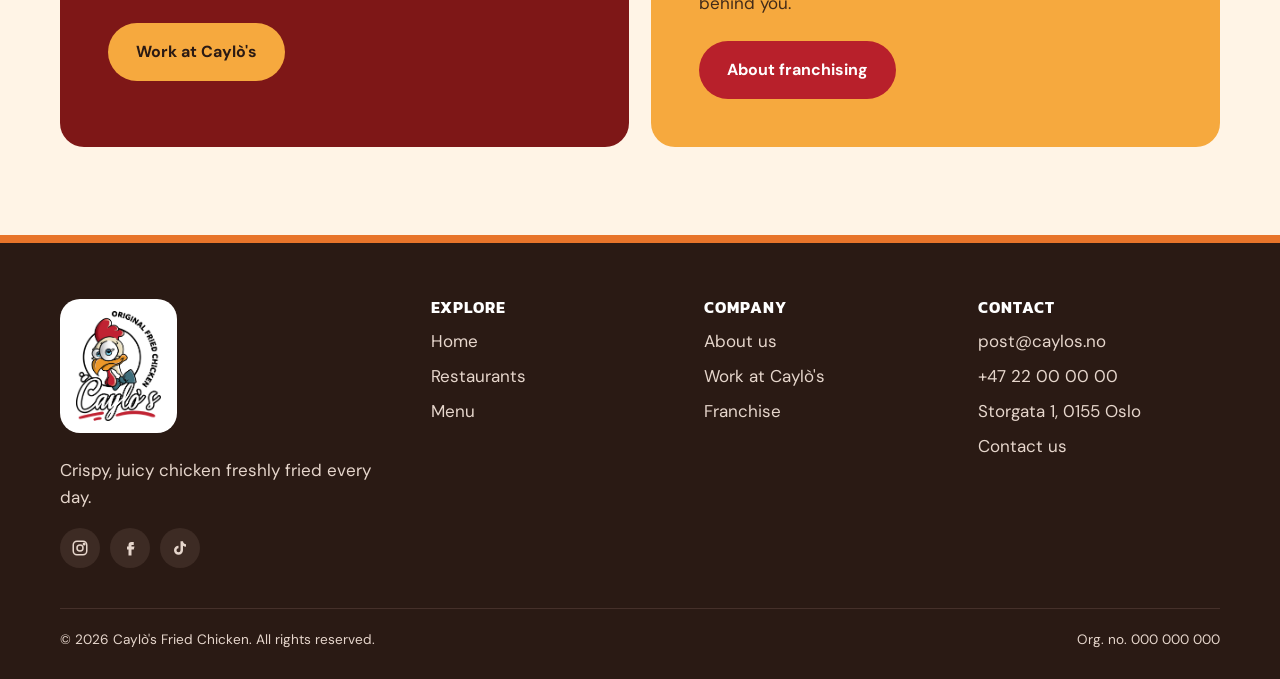
==== commit 0289f667: "Menu page uses the full screen width The menu layout and the top bar now stretch edge to edge instea" ====
--- a/index.html
+++ b/index.html
@@ -11,7 +11,7 @@
   <link rel="preconnect" href="https://fonts.googleapis.com">
   <link rel="preconnect" href="https://fonts.gstatic.com" crossorigin>
   <link href="https://fonts.googleapis.com/css2?family=Kanit:wght@500;700;800;900&family=DM+Sans:wght@400;500;600;700&display=swap" rel="stylesheet">
-  <link rel="stylesheet" href="assets/css/style.css?v=6">
+  <link rel="stylesheet" href="assets/css/style.css?v=9">
 </head>
 <body data-page="home" data-title="home.title">
   <header id="site-header" class="site-header"></header>
@@ -88,8 +88,8 @@
     </section>
   </main>
   <footer id="site-footer" class="site-footer"></footer>
-  <script src="assets/js/data.js?v=6"></script>
-  <script src="assets/js/i18n.js?v=6"></script>
-  <script src="assets/js/main.js?v=6"></script>
+  <script src="assets/js/data.js?v=9"></script>
+  <script src="assets/js/i18n.js?v=9"></script>
+  <script src="assets/js/main.js?v=9"></script>
 </body>
 </html>
--- a/assets/css/style.css
+++ b/assets/css/style.css
@@ -46,6 +46,8 @@
 p { margin: 0 0 1em; }
 
 .container { width: 100%; max-width: var(--max); margin: 0 auto; padding: 0 20px; }
+/* Full screen width (menu page) */
+.container-full { max-width: none; padding: 0 clamp(20px, 2.5vw, 40px); }
 .section { padding: 72px 0; }
 .section-tight { padding: 48px 0; }
 .center { text-align: center; }
@@ -472,6 +474,25 @@
 .allergy-note { font-size: 0.78rem; color: var(--ink-soft); margin: 10px 0 0; }
 .item-allergens { font-size: 0.8rem !important; color: var(--ink-soft); margin: -4px 0 12px; flex: 0 !important; }
 .item-allergens strong { font-weight: 700; }
+
+/* Wide screens: allergies get their own column, left of the categories */
+@media (min-width: 1200px) {
+  .menu-layout { grid-template-columns: 476px minmax(0, 1fr); gap: 32px; }
+  .menu-aside {
+    display: grid;
+    grid-template-columns: 210px 250px;
+    gap: 16px;
+    align-items: start;
+    max-height: none;
+    overflow: visible;
+  }
+  .menu-aside > * { max-height: calc(100vh - var(--header-h) - 40px); overflow-y: auto; scrollbar-width: thin; }
+  .allergy-box { order: -1; border-radius: var(--radius); }
+  .allergy-box details { padding: 14px 14px 16px; }
+  .allergy-title { font-size: 1.05rem; }
+  .allergy-list { grid-template-columns: 1fr; gap: 5px; }
+  .allergy-chip { padding: 6px 10px; }
+}
 
 .menu-cat { padding-bottom: 44px; scroll-margin-top: calc(var(--header-h) + 20px); }
 .menu-cat-head { margin-bottom: 20px; }
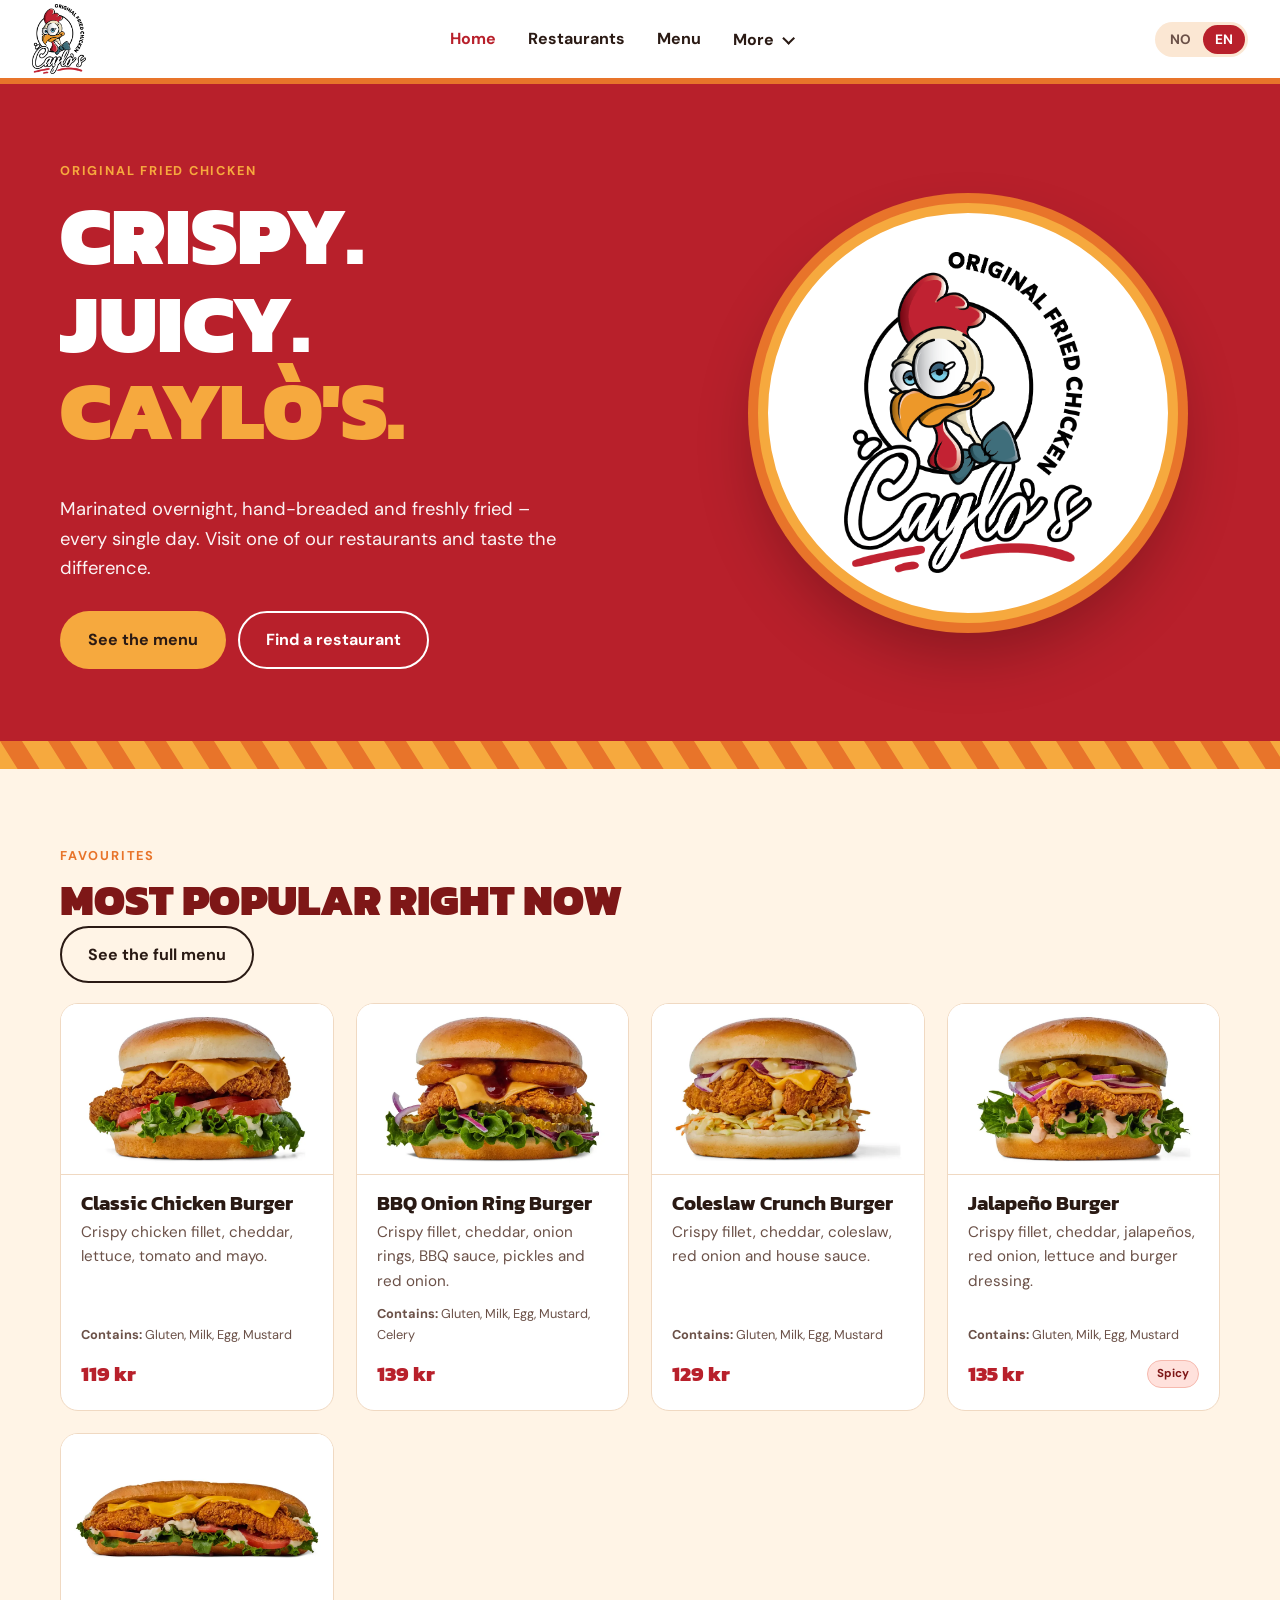
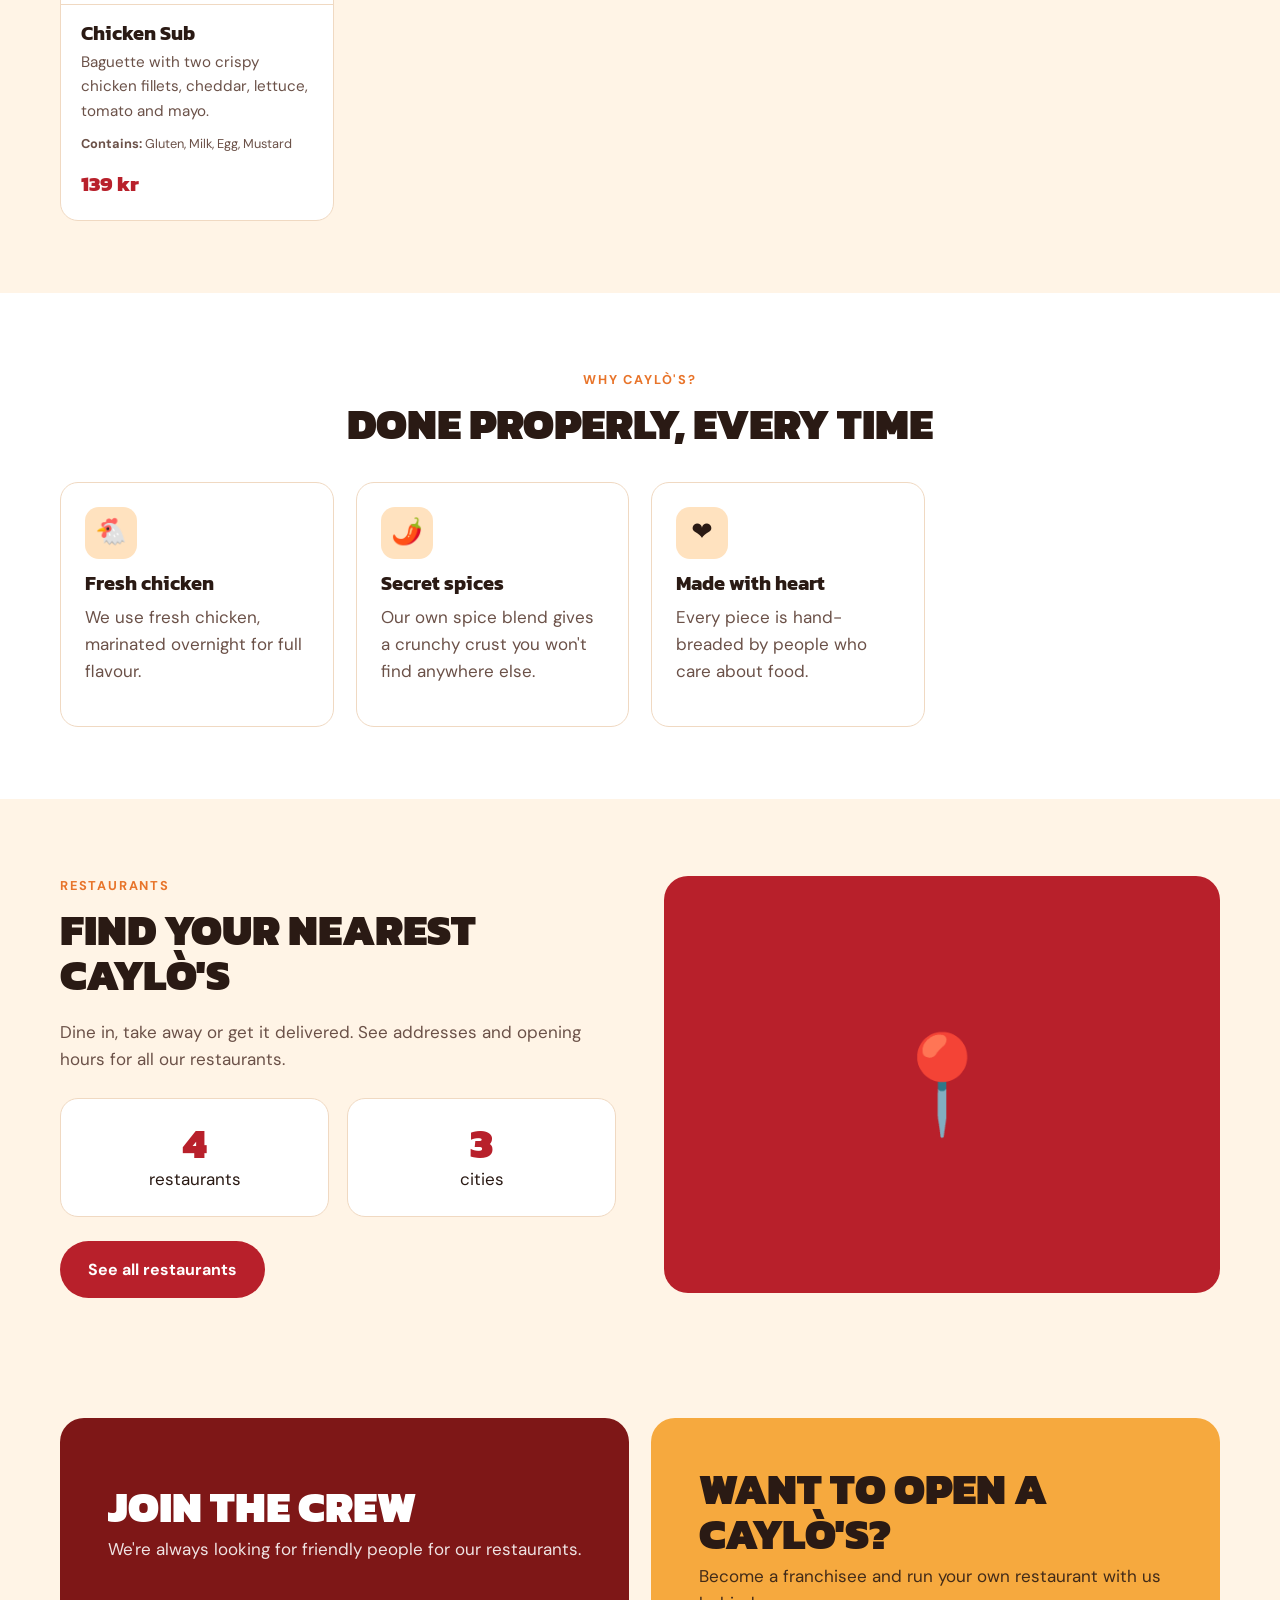
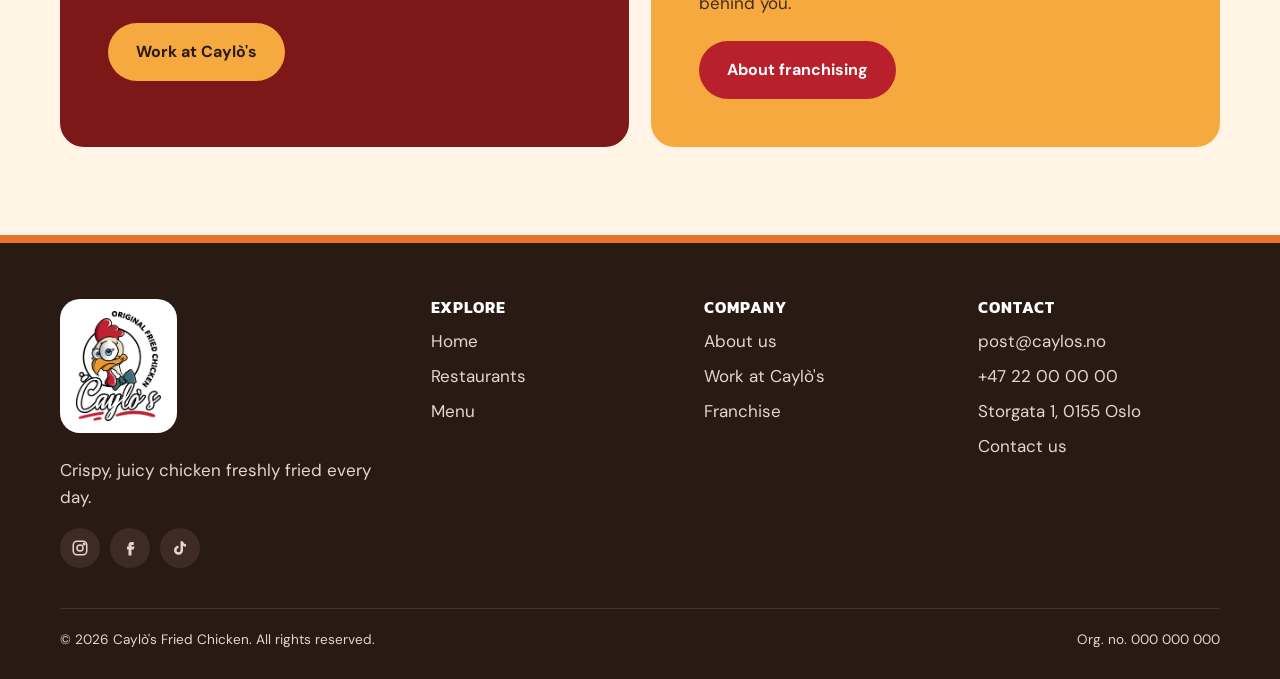
==== commit 104ebef5: "Make the red page headings compact Inner-page headings drop from ~350px to ~180px tall (smaller titl" ====
--- a/index.html
+++ b/index.html
@@ -11,7 +11,7 @@
   <link rel="preconnect" href="https://fonts.googleapis.com">
   <link rel="preconnect" href="https://fonts.gstatic.com" crossorigin>
   <link href="https://fonts.googleapis.com/css2?family=Kanit:wght@500;700;800;900&family=DM+Sans:wght@400;500;600;700&display=swap" rel="stylesheet">
-  <link rel="stylesheet" href="assets/css/style.css?v=9">
+  <link rel="stylesheet" href="assets/css/style.css?v=10">
 </head>
 <body data-page="home" data-title="home.title">
   <header id="site-header" class="site-header"></header>
@@ -88,8 +88,8 @@
     </section>
   </main>
   <footer id="site-footer" class="site-footer"></footer>
-  <script src="assets/js/data.js?v=9"></script>
-  <script src="assets/js/i18n.js?v=9"></script>
-  <script src="assets/js/main.js?v=9"></script>
+  <script src="assets/js/data.js?v=10"></script>
+  <script src="assets/js/i18n.js?v=10"></script>
+  <script src="assets/js/main.js?v=10"></script>
 </body>
 </html>
--- a/assets/css/style.css
+++ b/assets/css/style.css
@@ -286,9 +286,17 @@
   .hero-disc { width: min(62%, 240px); order: -1; border-width: 7px; box-shadow: 0 0 0 7px var(--orange), 0 20px 40px rgba(0, 0, 0, 0.25); }
 }
 
-.page-hero { padding: 64px 0 92px; }
-.page-hero .eyebrow { color: var(--orange-light); }
-.page-hero p { max-width: 640px; opacity: 0.9; font-size: 1.1rem; margin: 0; }
+/* Compact red heading on inner pages */
+.page-hero { padding: 26px 0 46px; }
+.page-hero::after { height: 18px; background-size: 32px 46px; }
+.page-hero .eyebrow { color: var(--orange-light); margin-bottom: 2px; font-size: 0.72rem; }
+.page-hero h1 { font-size: clamp(2rem, 4.5vw, 3rem); margin: 0 0 4px; }
+.page-hero p { max-width: 640px; opacity: 0.9; font-size: 1rem; margin: 0; }
+@media (max-width: 600px) {
+  .page-hero { padding: 20px 0 38px; }
+  .page-hero p { font-size: 0.92rem; }
+}
+.section.menu-section { padding-top: 32px; }
 
 /* ---------- Cards & grids ---------- */
 .grid { display: grid; gap: 22px; }
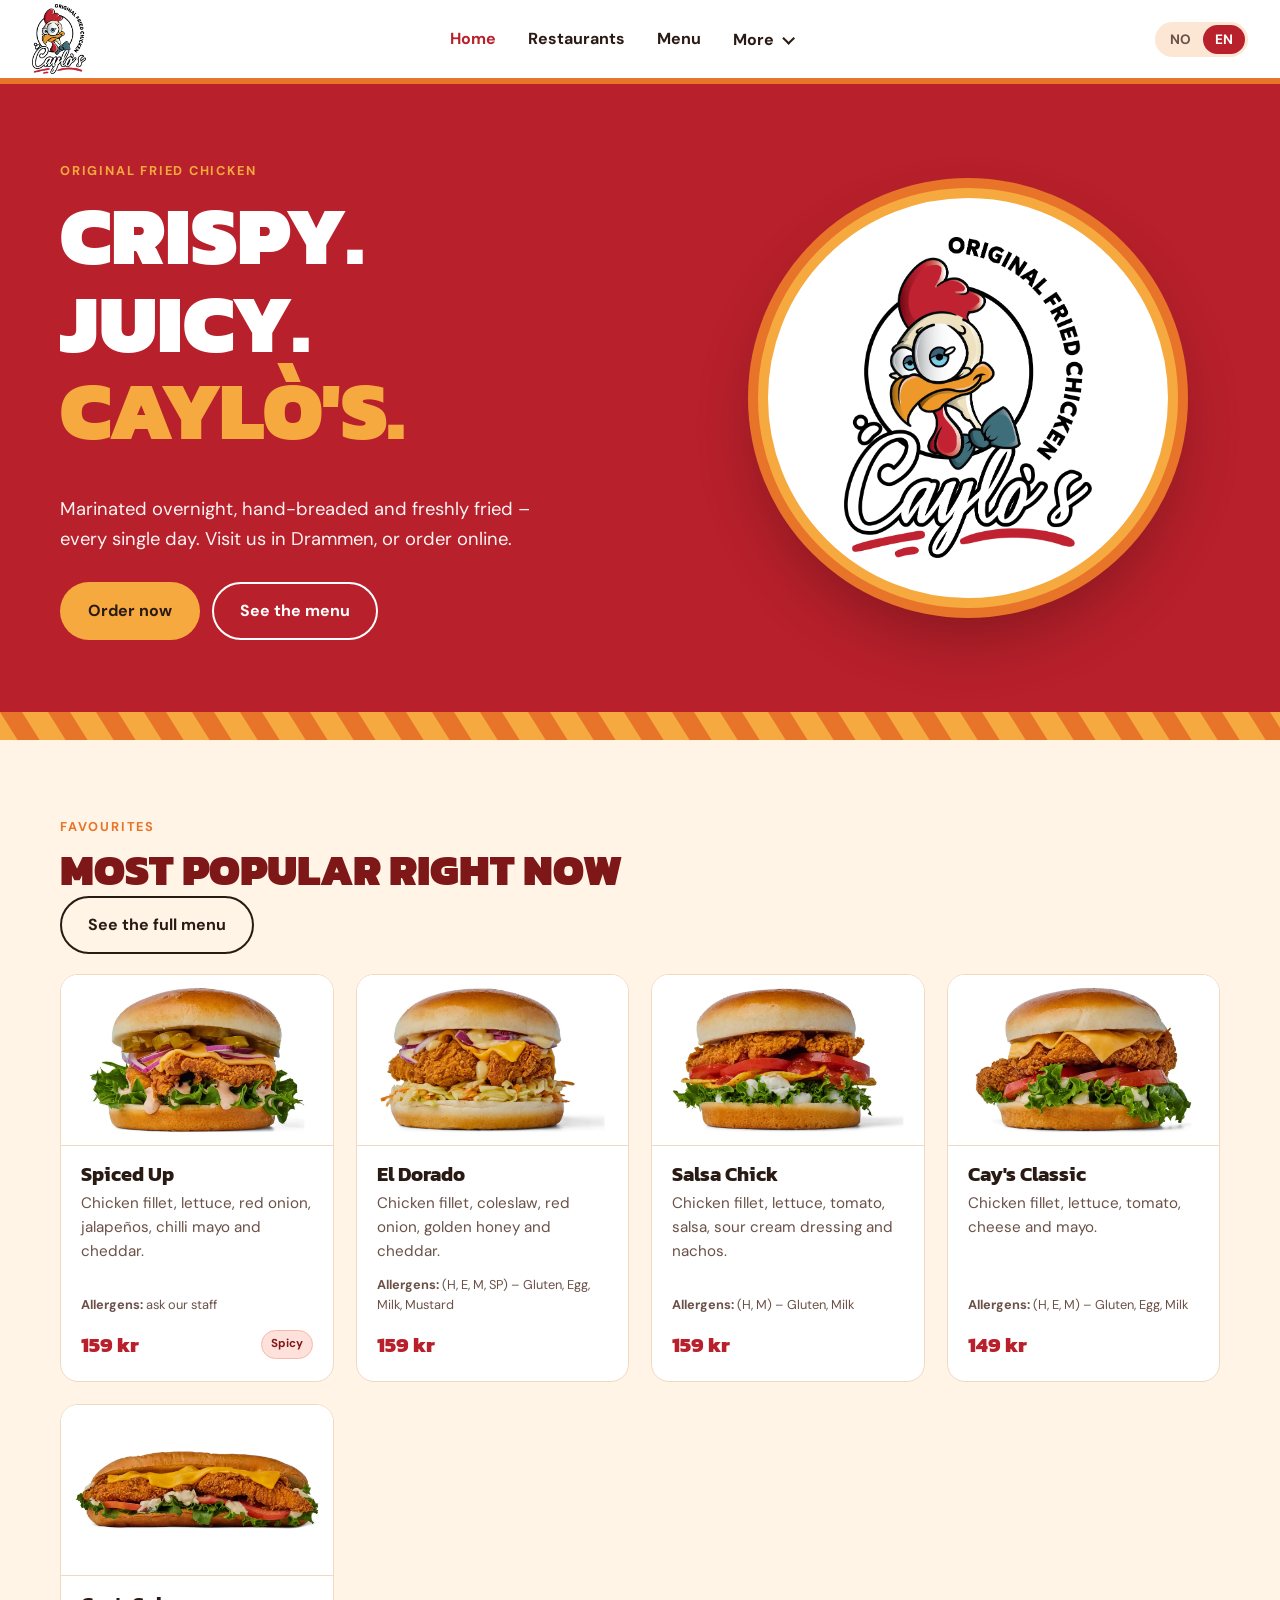
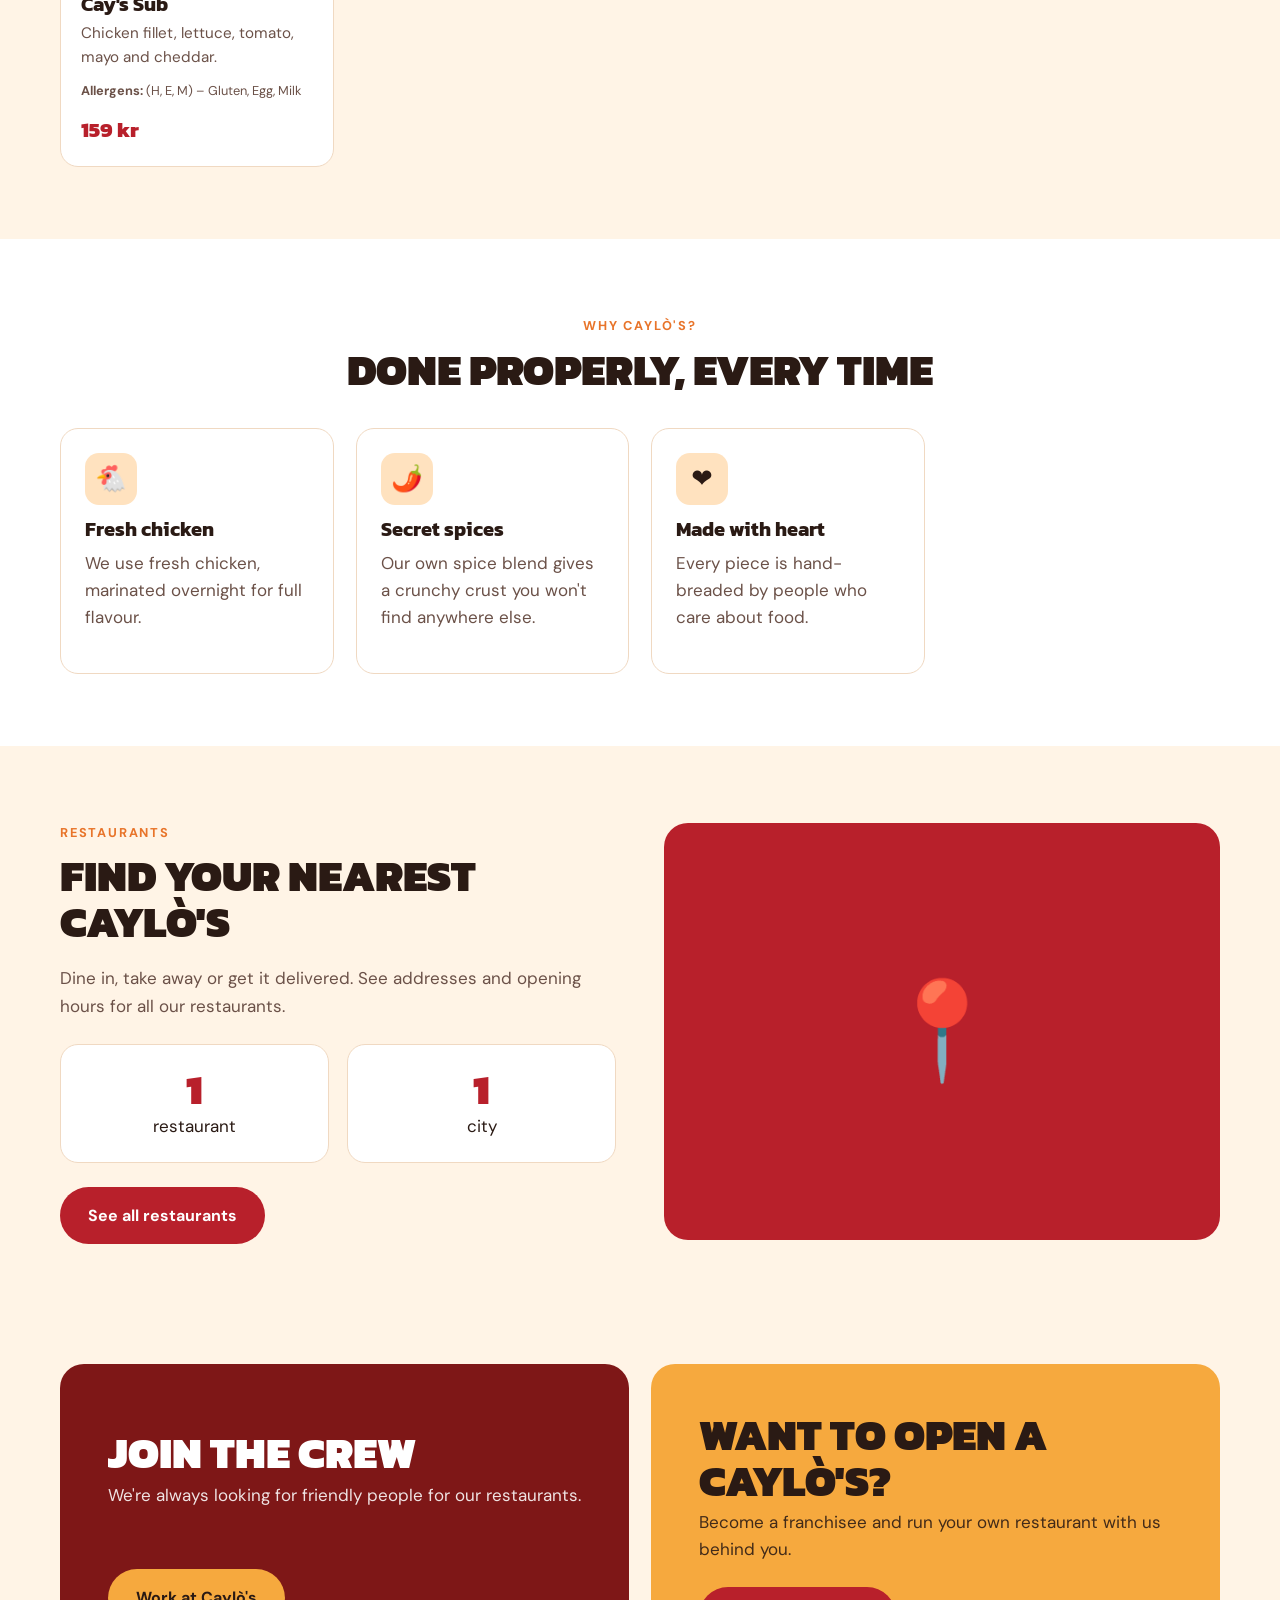
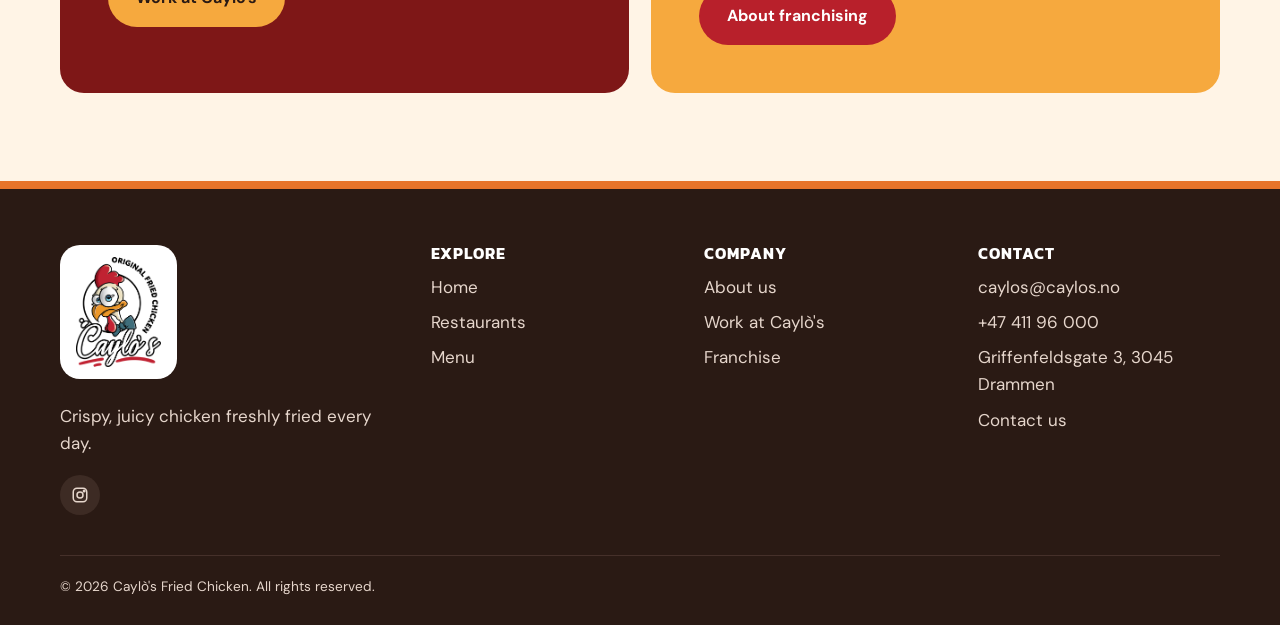
==== commit ad51b8d6: "Use real content from the old caylos.com site - Restaurants: only Caylò's Drammen (Griffenfeldsgate " ====
--- a/index.html
+++ b/index.html
@@ -11,7 +11,7 @@
   <link rel="preconnect" href="https://fonts.googleapis.com">
   <link rel="preconnect" href="https://fonts.gstatic.com" crossorigin>
   <link href="https://fonts.googleapis.com/css2?family=Kanit:wght@500;700;800;900&family=DM+Sans:wght@400;500;600;700&display=swap" rel="stylesheet">
-  <link rel="stylesheet" href="assets/css/style.css?v=10">
+  <link rel="stylesheet" href="assets/css/style.css?v=11">
 </head>
 <body data-page="home" data-title="home.title">
   <header id="site-header" class="site-header"></header>
@@ -23,8 +23,8 @@
           <h1 data-i18n-html="home.hero.title"></h1>
           <p data-i18n="home.hero.text"></p>
           <div class="hero-actions">
-            <a class="btn btn-gold" href="menu.html" data-i18n="home.hero.menu"></a>
-            <a class="btn btn-light" href="restaurants.html" data-i18n="home.hero.find"></a>
+            <a class="btn btn-gold" href="restaurants.html" data-order-link target="_blank" rel="noopener" data-i18n="home.hero.order"></a>
+            <a class="btn btn-light" href="menu.html" data-i18n="home.hero.menu"></a>
           </div>
         </div>
         <div class="hero-disc"><img src="assets/img/logo.png" alt="Caylò's Original Fried Chicken"></div>
@@ -88,8 +88,8 @@
     </section>
   </main>
   <footer id="site-footer" class="site-footer"></footer>
-  <script src="assets/js/data.js?v=10"></script>
-  <script src="assets/js/i18n.js?v=10"></script>
-  <script src="assets/js/main.js?v=10"></script>
+  <script src="assets/js/data.js?v=11"></script>
+  <script src="assets/js/i18n.js?v=11"></script>
+  <script src="assets/js/main.js?v=11"></script>
 </body>
 </html>
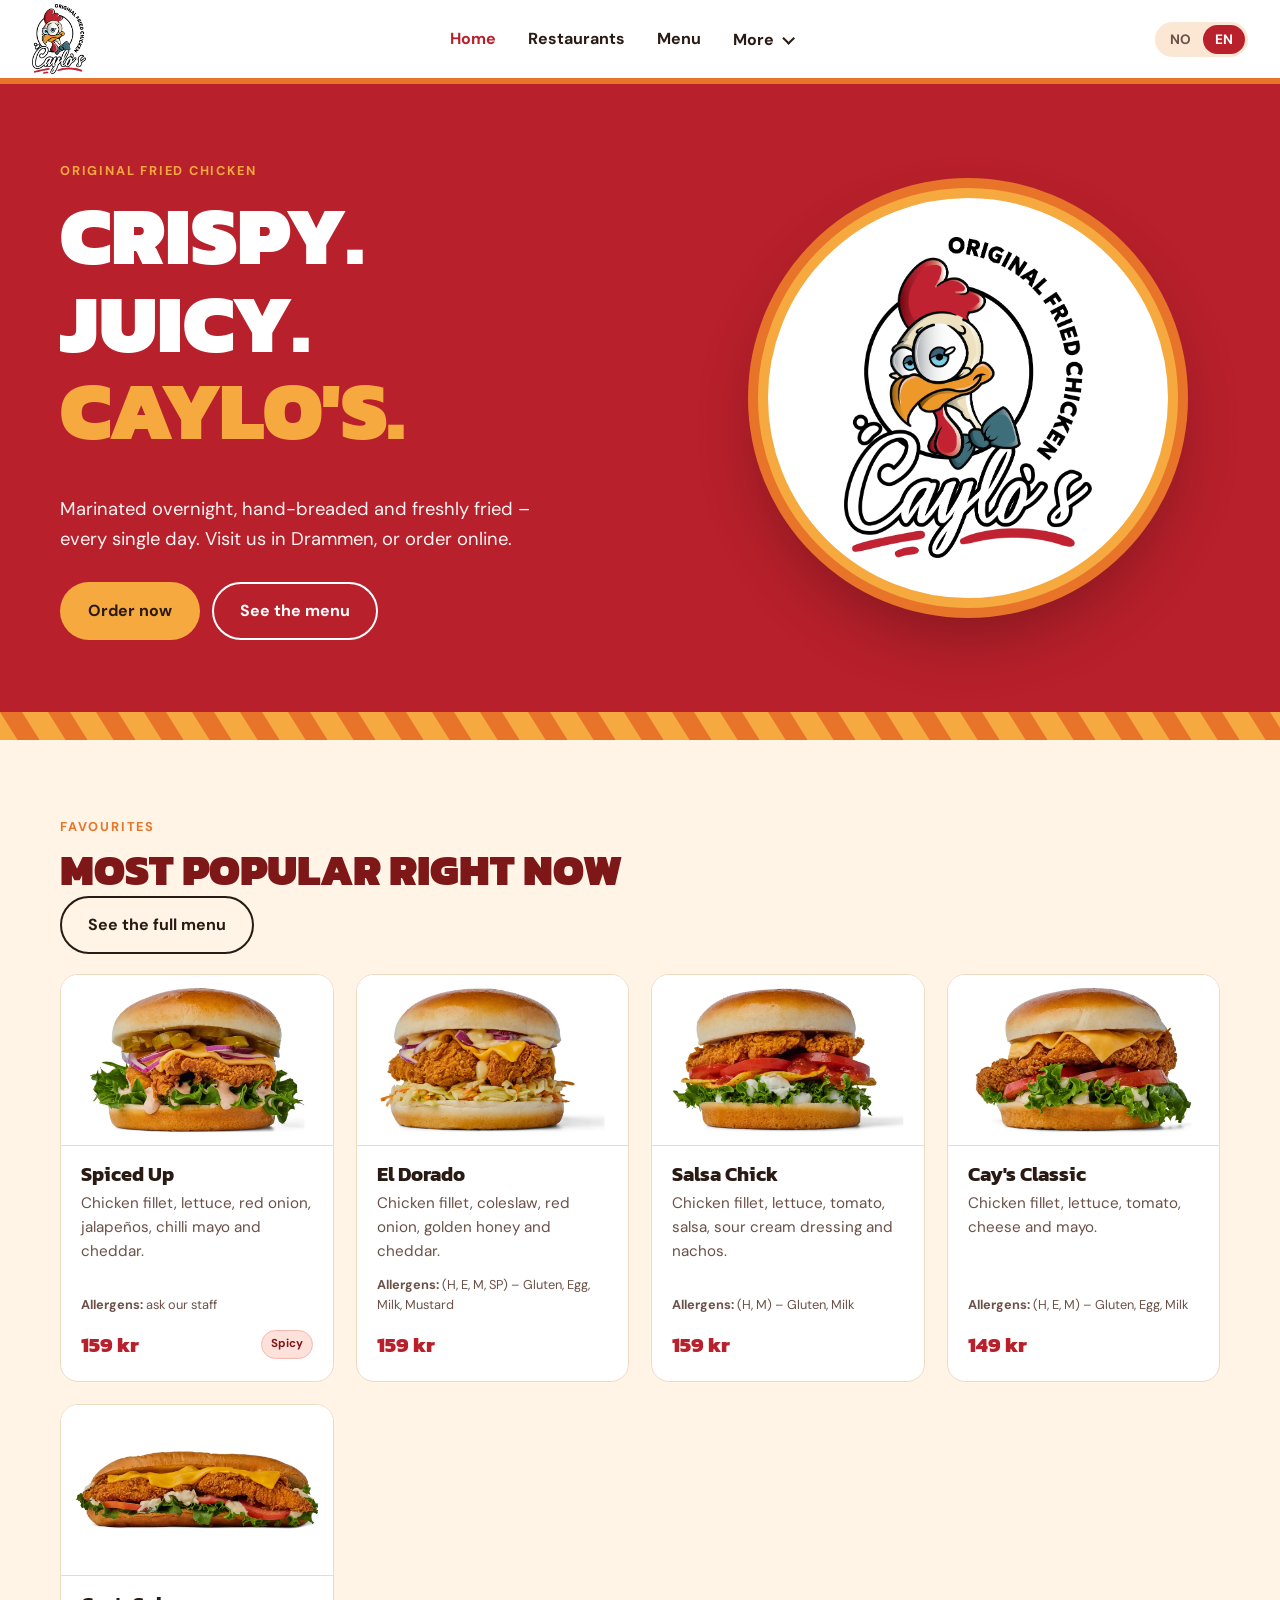
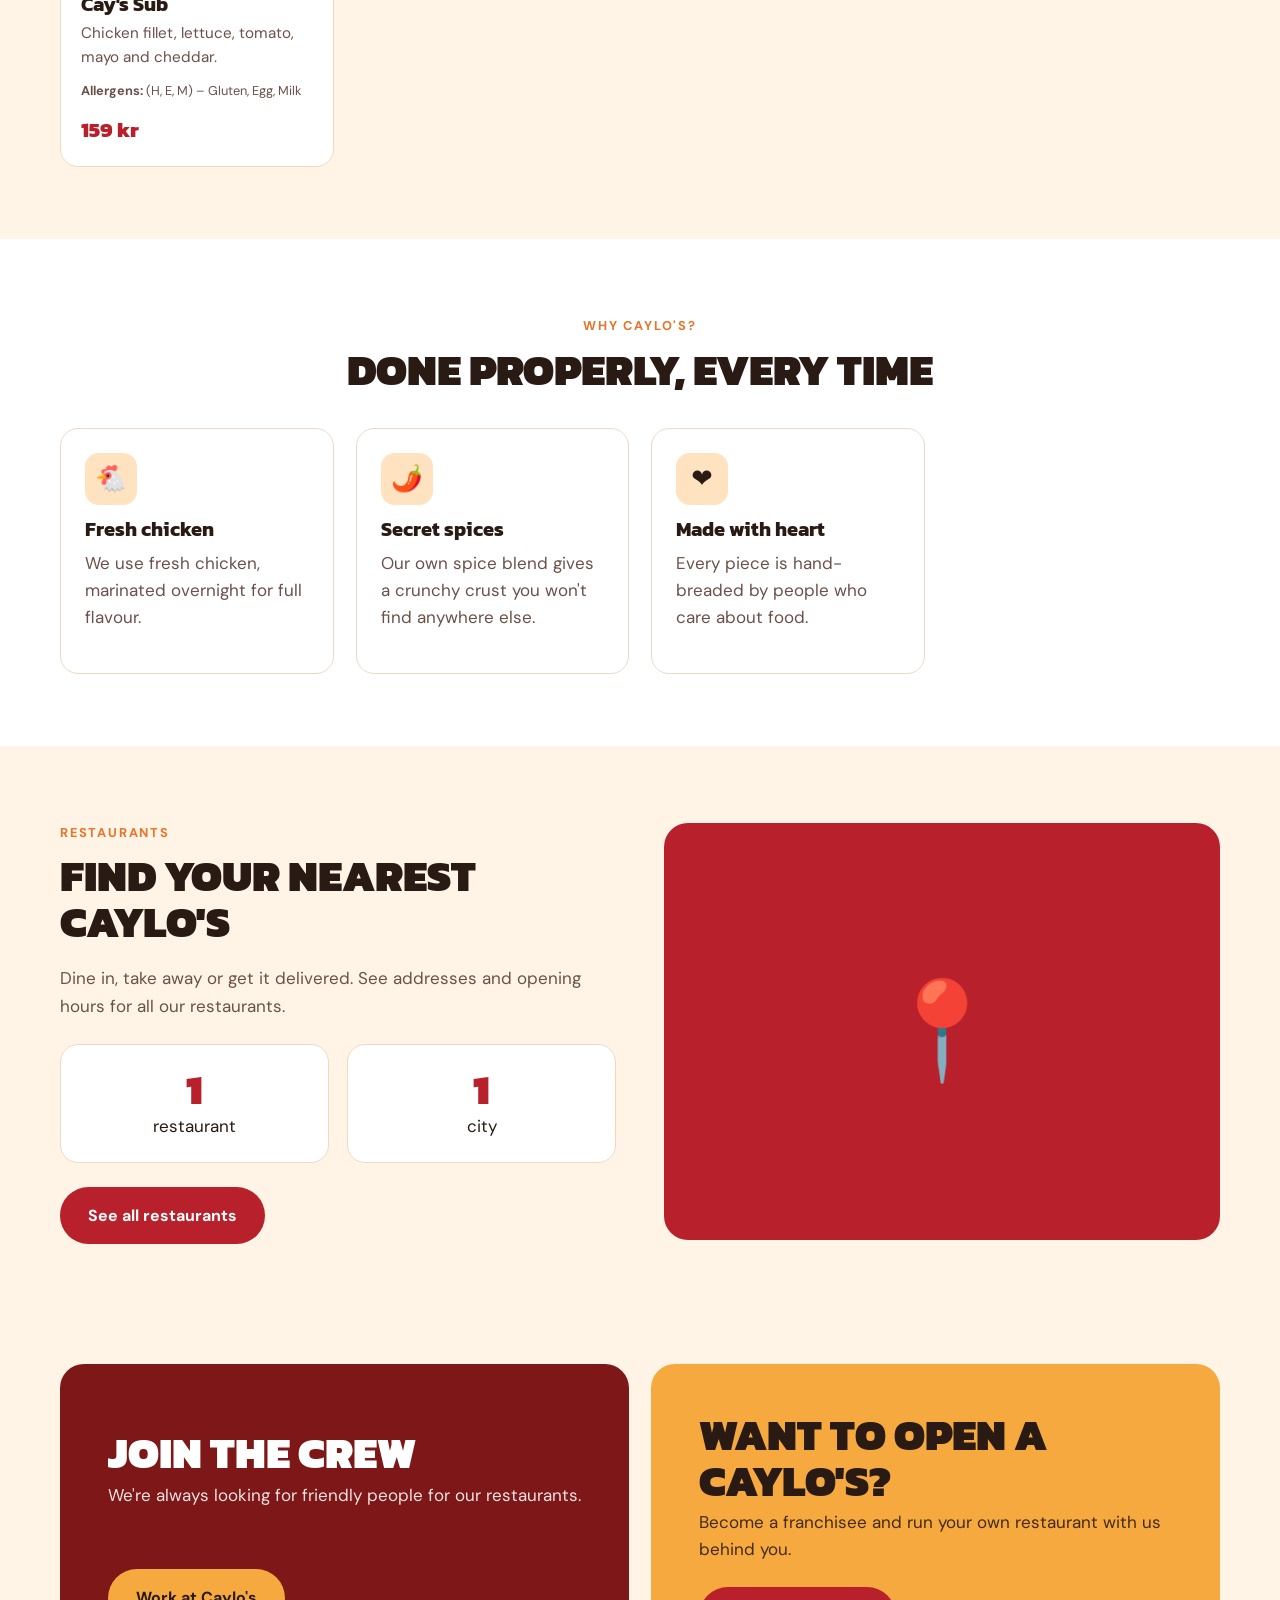
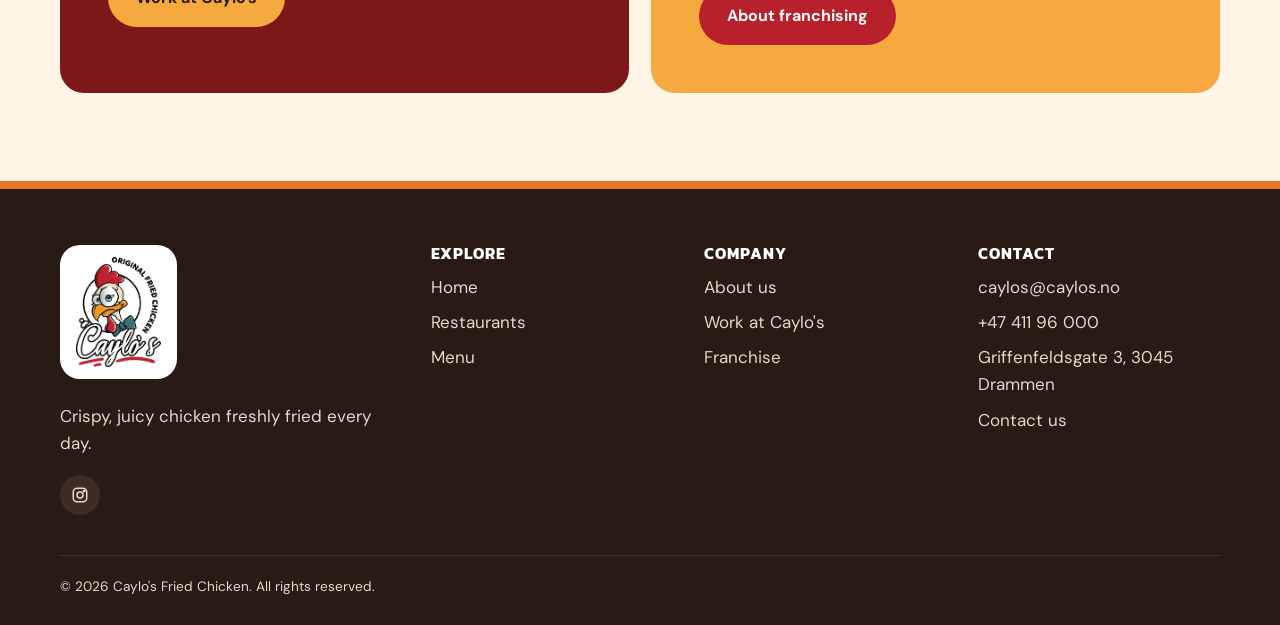
==== commit 2e8432f8: "Spell the name Caylo's (no accent) everywhere Co-Authored-By: Claude Opus 5.5 <noreply@anthropic.com" ====
--- a/index.html
+++ b/index.html
@@ -3,15 +3,15 @@
 <head>
   <meta charset="utf-8">
   <meta name="viewport" content="width=device-width, initial-scale=1">
-  <title>Caylò's Fried Chicken</title>
-  <meta name="description" content="Caylò's Fried Chicken – sprø, saftig kylling stekt fersk hver dag.">
+  <title>Caylo's Fried Chicken</title>
+  <meta name="description" content="Caylo's Fried Chicken – sprø, saftig kylling stekt fersk hver dag.">
   <meta name="theme-color" content="#b8202b">
   <link rel="icon" href="assets/img/favicon.png" type="image/png">
   <link rel="apple-touch-icon" href="assets/img/favicon.png">
   <link rel="preconnect" href="https://fonts.googleapis.com">
   <link rel="preconnect" href="https://fonts.gstatic.com" crossorigin>
   <link href="https://fonts.googleapis.com/css2?family=Kanit:wght@500;700;800;900&family=DM+Sans:wght@400;500;600;700&display=swap" rel="stylesheet">
-  <link rel="stylesheet" href="assets/css/style.css?v=11">
+  <link rel="stylesheet" href="assets/css/style.css?v=13">
 </head>
 <body data-page="home" data-title="home.title">
   <header id="site-header" class="site-header"></header>
@@ -27,7 +27,7 @@
             <a class="btn btn-light" href="menu.html" data-i18n="home.hero.menu"></a>
           </div>
         </div>
-        <div class="hero-disc"><img src="assets/img/logo.png" alt="Caylò's Original Fried Chicken"></div>
+        <div class="hero-disc"><img src="assets/img/logo.png" alt="Caylo's Original Fried Chicken"></div>
       </div>
     </section>
 
@@ -88,8 +88,8 @@
     </section>
   </main>
   <footer id="site-footer" class="site-footer"></footer>
-  <script src="assets/js/data.js?v=11"></script>
-  <script src="assets/js/i18n.js?v=11"></script>
-  <script src="assets/js/main.js?v=11"></script>
+  <script src="assets/js/data.js?v=13"></script>
+  <script src="assets/js/i18n.js?v=13"></script>
+  <script src="assets/js/main.js?v=13"></script>
 </body>
 </html>
--- a/assets/css/style.css
+++ b/assets/css/style.css
@@ -1,4 +1,4 @@
-/* Caylò's Original Fried Chicken — main stylesheet */
+/* Caylo's Original Fried Chicken — main stylesheet */
 
 :root {
   --red: #b8202b;
@@ -17,7 +17,7 @@
   --header-h: 84px;
   --head: "Kanit", "Arial Black", system-ui, sans-serif;
   --body: "DM Sans", system-ui, -apple-system, "Segoe UI", sans-serif;
-  /* Orange zigzag stripes from the Caylò's box */
+  /* Orange zigzag stripes from the Caylo's box */
   --chevron: url("data:image/svg+xml,%3Csvg xmlns='http://www.w3.org/2000/svg' width='96' height='140'%3E%3Cpolygon points='0,0 44,0 88,70 44,140 0,140 44,70' fill='%23E8742A'/%3E%3C/svg%3E");
 }
 @media (max-width: 900px) { :root { --header-h: 68px; } }
